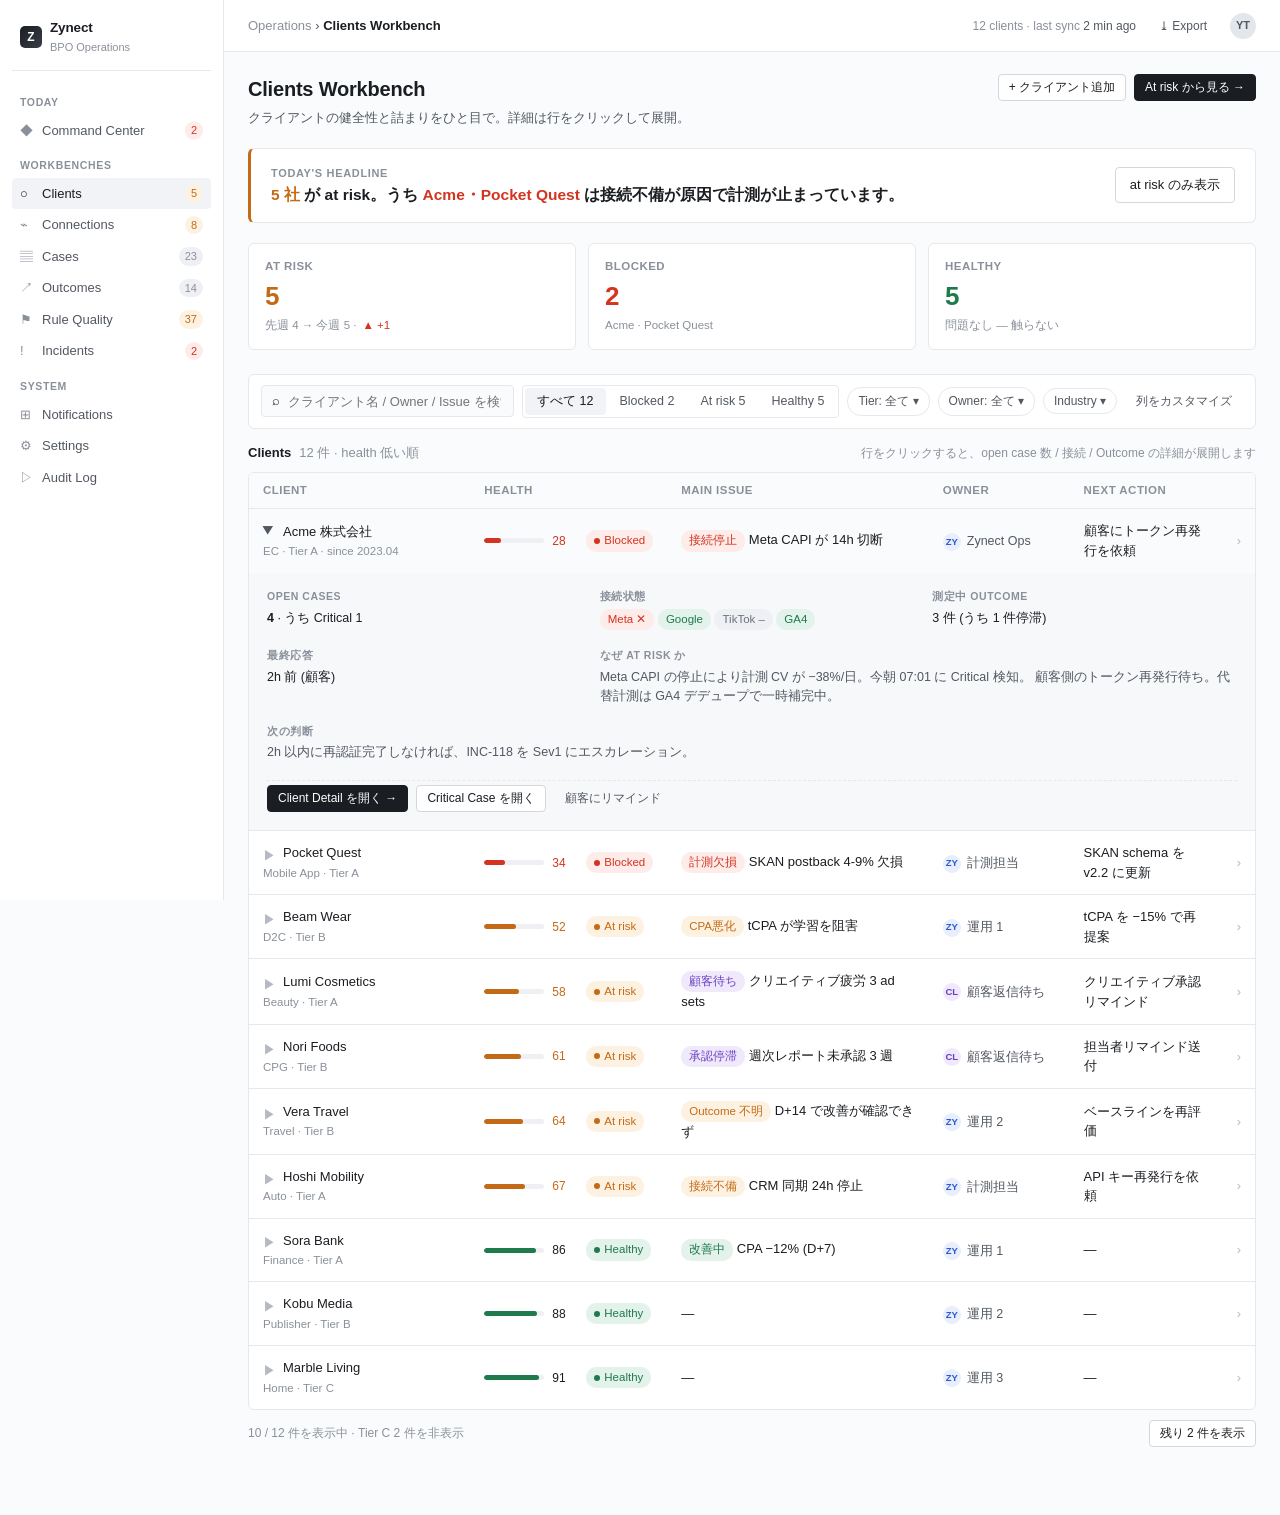
==== clients.html @ 8fe47dcd "feat(ui): hierarchical operations UI — Command Center + Clients Workbench - 3-tier structure: Comman" ====
<!doctype html>
<html lang="ja">
<head>
  <meta charset="utf-8" />
  <meta name="viewport" content="width=1280" />
  <title>Zynect BPO System — Clients Workbench</title>
  <link rel="stylesheet" href="css/style.css" />
</head>
<body>
<div class="app">

  <!-- ============ Sidebar ============ -->
  <aside class="sidebar">
    <div class="brand">
      <div class="brand-mark">Z</div>
      <div>
        <div class="brand-name">Zynect</div>
        <div class="brand-sub">BPO Operations</div>
      </div>
    </div>

    <div class="nav-section">Today</div>
    <a class="nav-item" href="index.html">
      <span><span class="nav-ico">◆</span>Command Center</span>
      <span class="nav-count red">2</span>
    </a>

    <div class="nav-section">Workbenches</div>
    <a class="nav-item active" href="clients.html">
      <span><span class="nav-ico">○</span>Clients</span>
      <span class="nav-count orange">5</span>
    </a>
    <a class="nav-item" href="#">
      <span><span class="nav-ico">⌁</span>Connections</span>
      <span class="nav-count orange">8</span>
    </a>
    <a class="nav-item" href="#">
      <span><span class="nav-ico">▤</span>Cases</span>
      <span class="nav-count">23</span>
    </a>
    <a class="nav-item" href="#">
      <span><span class="nav-ico">↗</span>Outcomes</span>
      <span class="nav-count">14</span>
    </a>
    <a class="nav-item" href="#">
      <span><span class="nav-ico">⚑</span>Rule Quality</span>
      <span class="nav-count orange">37</span>
    </a>
    <a class="nav-item" href="#">
      <span><span class="nav-ico">!</span>Incidents</span>
      <span class="nav-count red">2</span>
    </a>

    <div class="nav-section">System</div>
    <a class="nav-item" href="#"><span><span class="nav-ico">⊞</span>Notifications</span></a>
    <a class="nav-item" href="#"><span><span class="nav-ico">⚙</span>Settings</span></a>
    <a class="nav-item" href="#"><span><span class="nav-ico">▷</span>Audit Log</span></a>
  </aside>

  <!-- ============ Main ============ -->
  <div class="main">

    <header class="topbar">
      <div class="crumb">
        <a href="index.html" style="color:var(--text-3);">Operations</a> ›
        <strong>Clients Workbench</strong>
      </div>
      <div class="topbar-right">
        <div class="topbar-meta">12 clients · last sync <b>2 min ago</b></div>
        <button class="btn sm ghost">⤓ Export</button>
        <div class="avatar">YT</div>
      </div>
    </header>

    <div class="content">

      <!-- ====== 1st view: the ONE message ====== -->
      <div class="page-head">
        <div>
          <h1 class="page-title">Clients Workbench</h1>
          <p class="page-sub">クライアントの健全性と詰まりをひと目で。詳細は行をクリックして展開。</p>
        </div>
        <div style="display:flex; gap:8px;">
          <button class="btn sm">+ クライアント追加</button>
          <button class="btn primary sm">At risk から見る →</button>
        </div>
      </div>

      <div class="headline orange">
        <div class="headline-text">
          <span class="headline-eyebrow">Today's headline</span>
          <span class="headline-msg">
            <em class="orange">5 社</em> が at risk。うち <em>Acme・Pocket Quest</em> は接続不備が原因で計測が止まっています。
          </span>
        </div>
        <button class="btn">at risk のみ表示</button>
      </div>

      <!-- ====== KPI: 3 (per spec) ====== -->
      <div class="kpi-row" style="grid-template-columns: repeat(3, 1fr);">
        <div class="kpi">
          <div class="kpi-label">At risk</div>
          <div class="kpi-value orange">5</div>
          <div class="kpi-foot">先週 4 → 今週 5 · <span class="delta up">▲ +1</span></div>
        </div>
        <div class="kpi">
          <div class="kpi-label">Blocked</div>
          <div class="kpi-value red">2</div>
          <div class="kpi-foot">Acme · Pocket Quest</div>
        </div>
        <div class="kpi">
          <div class="kpi-label">Healthy</div>
          <div class="kpi-value green">5</div>
          <div class="kpi-foot">問題なし — 触らない</div>
        </div>
      </div>

      <!-- ====== Filter bar ====== -->
      <div class="filterbar">
        <div class="search">
          <span>⌕</span>
          <input placeholder="クライアント名 / Owner / Issue を検索" />
        </div>
        <div class="seg">
          <button class="on">すべて 12</button>
          <button>Blocked 2</button>
          <button>At risk 5</button>
          <button>Healthy 5</button>
        </div>
        <button class="chip-filter">Tier: 全て ▾</button>
        <button class="chip-filter">Owner: 全て ▾</button>
        <button class="chip-filter">Industry ▾</button>
        <button class="btn sm ghost" style="margin-left:auto;">列をカスタマイズ</button>
      </div>

      <!-- ====== Main table — minimal columns ====== -->
      <div class="section">
        <div class="section-head">
          <div class="section-title">
            Clients
            <span class="count">12 件 · health 低い順</span>
          </div>
          <span class="section-sub">行をクリックすると、open case 数 / 接続 / Outcome の詳細が展開します</span>
        </div>

        <div class="tbl-wrap">
          <table class="tbl">
            <thead>
              <tr>
                <th style="width:22%;">Client</th>
                <th style="width:18%;">Health</th>
                <th style="width:26%;">Main issue</th>
                <th style="width:14%;">Owner</th>
                <th>Next action</th>
                <th style="width:30px;"></th>
              </tr>
            </thead>
            <tbody>

              <!-- Row 1: Blocked (expanded) -->
              <tr class="expanded" onclick="toggleRow(this)">
                <td>
                  <div class="cell-title"><span class="chev">▶</span> Acme 株式会社</div>
                  <div class="cell-sub">EC · Tier A · since 2023.04</div>
                </td>
                <td>
                  <div class="health">
                    <div class="health-bar danger"><span style="width: 28%;"></span></div>
                    <span class="health-score danger">28</span>
                    <span class="badge red"><span class="dot"></span>Blocked</span>
                  </div>
                </td>
                <td>
                  <span class="badge red">接続停止</span>
                  Meta CAPI が 14h 切断
                </td>
                <td><span class="owner"><span class="owner-av zynect">ZY</span>Zynect Ops</span></td>
                <td>顧客にトークン再発行を依頼</td>
                <td style="text-align:right; color:var(--text-4);">›</td>
              </tr>
              <tr class="row-detail-tr">
                <td colspan="6">
                  <div class="row-detail">
                    <div class="det-block">
                      <span class="det-label">Open cases</span>
                      <span class="det-value"><b>4</b> · うち Critical 1</span>
                    </div>
                    <div class="det-block">
                      <span class="det-label">接続状態</span>
                      <span class="det-value">
                        <span class="badge red">Meta ✕</span>
                        <span class="badge green">Google</span>
                        <span class="badge gray">TikTok –</span>
                        <span class="badge green">GA4</span>
                      </span>
                    </div>
                    <div class="det-block">
                      <span class="det-label">測定中 Outcome</span>
                      <span class="det-value">3 件 (うち 1 件停滞)</span>
                    </div>
                    <div class="det-block">
                      <span class="det-label">最終応答</span>
                      <span class="det-value">2h 前 (顧客)</span>
                    </div>
                    <div class="det-block det-grid-2">
                      <span class="det-label">なぜ at risk か</span>
                      <span class="det-value muted">
                        Meta CAPI の停止により計測 CV が −38%/日。今朝 07:01 に Critical 検知。
                        顧客側のトークン再発行待ち。代替計測は GA4 デデュープで一時補完中。
                      </span>
                    </div>
                    <div class="det-block det-grid-2">
                      <span class="det-label">次の判断</span>
                      <span class="det-value muted">
                        2h 以内に再認証完了しなければ、INC-118 を Sev1 にエスカレーション。
                      </span>
                    </div>
                    <div class="det-actions">
                      <button class="btn primary sm">Client Detail を開く →</button>
                      <button class="btn sm">Critical Case を開く</button>
                      <button class="btn sm ghost">顧客にリマインド</button>
                    </div>
                  </div>
                </td>
              </tr>

              <!-- Row 2: Blocked -->
              <tr onclick="toggleRow(this)">
                <td>
                  <div class="cell-title"><span class="chev">▶</span> Pocket Quest</div>
                  <div class="cell-sub">Mobile App · Tier A</div>
                </td>
                <td>
                  <div class="health">
                    <div class="health-bar danger"><span style="width: 34%;"></span></div>
                    <span class="health-score danger">34</span>
                    <span class="badge red"><span class="dot"></span>Blocked</span>
                  </div>
                </td>
                <td>
                  <span class="badge red">計測欠損</span>
                  SKAN postback 4-9% 欠損
                </td>
                <td><span class="owner"><span class="owner-av zynect">ZY</span>計測担当</span></td>
                <td>SKAN schema を v2.2 に更新</td>
                <td style="text-align:right; color:var(--text-4);">›</td>
              </tr>

              <!-- Row 3: At risk -->
              <tr onclick="toggleRow(this)">
                <td>
                  <div class="cell-title"><span class="chev">▶</span> Beam Wear</div>
                  <div class="cell-sub">D2C · Tier B</div>
                </td>
                <td>
                  <div class="health">
                    <div class="health-bar risk"><span style="width: 52%;"></span></div>
                    <span class="health-score risk">52</span>
                    <span class="badge orange"><span class="dot"></span>At risk</span>
                  </div>
                </td>
                <td>
                  <span class="badge orange">CPA悪化</span>
                  tCPA が学習を阻害
                </td>
                <td><span class="owner"><span class="owner-av zynect">ZY</span>運用 1</span></td>
                <td>tCPA を −15% で再提案</td>
                <td style="text-align:right; color:var(--text-4);">›</td>
              </tr>

              <!-- Row 4: At risk -->
              <tr onclick="toggleRow(this)">
                <td>
                  <div class="cell-title"><span class="chev">▶</span> Lumi Cosmetics</div>
                  <div class="cell-sub">Beauty · Tier A</div>
                </td>
                <td>
                  <div class="health">
                    <div class="health-bar risk"><span style="width: 58%;"></span></div>
                    <span class="health-score risk">58</span>
                    <span class="badge orange"><span class="dot"></span>At risk</span>
                  </div>
                </td>
                <td>
                  <span class="badge purple">顧客待ち</span>
                  クリエイティブ疲労 3 ad sets
                </td>
                <td><span class="owner"><span class="owner-av client">CL</span>顧客返信待ち</span></td>
                <td>クリエイティブ承認リマインド</td>
                <td style="text-align:right; color:var(--text-4);">›</td>
              </tr>

              <!-- Row 5: At risk -->
              <tr onclick="toggleRow(this)">
                <td>
                  <div class="cell-title"><span class="chev">▶</span> Nori Foods</div>
                  <div class="cell-sub">CPG · Tier B</div>
                </td>
                <td>
                  <div class="health">
                    <div class="health-bar risk"><span style="width: 61%;"></span></div>
                    <span class="health-score risk">61</span>
                    <span class="badge orange"><span class="dot"></span>At risk</span>
                  </div>
                </td>
                <td>
                  <span class="badge purple">承認停滞</span>
                  週次レポート未承認 3 週
                </td>
                <td><span class="owner"><span class="owner-av client">CL</span>顧客返信待ち</span></td>
                <td>担当者リマインド送付</td>
                <td style="text-align:right; color:var(--text-4);">›</td>
              </tr>

              <!-- Row 6: At risk -->
              <tr onclick="toggleRow(this)">
                <td>
                  <div class="cell-title"><span class="chev">▶</span> Vera Travel</div>
                  <div class="cell-sub">Travel · Tier B</div>
                </td>
                <td>
                  <div class="health">
                    <div class="health-bar risk"><span style="width: 64%;"></span></div>
                    <span class="health-score risk">64</span>
                    <span class="badge orange"><span class="dot"></span>At risk</span>
                  </div>
                </td>
                <td>
                  <span class="badge orange">Outcome 不明</span>
                  D+14 で改善が確認できず
                </td>
                <td><span class="owner"><span class="owner-av zynect">ZY</span>運用 2</span></td>
                <td>ベースラインを再評価</td>
                <td style="text-align:right; color:var(--text-4);">›</td>
              </tr>

              <!-- Row 7: At risk -->
              <tr onclick="toggleRow(this)">
                <td>
                  <div class="cell-title"><span class="chev">▶</span> Hoshi Mobility</div>
                  <div class="cell-sub">Auto · Tier A</div>
                </td>
                <td>
                  <div class="health">
                    <div class="health-bar risk"><span style="width: 67%;"></span></div>
                    <span class="health-score risk">67</span>
                    <span class="badge orange"><span class="dot"></span>At risk</span>
                  </div>
                </td>
                <td>
                  <span class="badge orange">接続不備</span>
                  CRM 同期 24h 停止
                </td>
                <td><span class="owner"><span class="owner-av zynect">ZY</span>計測担当</span></td>
                <td>API キー再発行を依頼</td>
                <td style="text-align:right; color:var(--text-4);">›</td>
              </tr>

              <!-- Row 8: Healthy -->
              <tr onclick="toggleRow(this)">
                <td>
                  <div class="cell-title"><span class="chev">▶</span> Sora Bank</div>
                  <div class="cell-sub">Finance · Tier A</div>
                </td>
                <td>
                  <div class="health">
                    <div class="health-bar"><span style="width: 86%;"></span></div>
                    <span class="health-score">86</span>
                    <span class="badge green"><span class="dot"></span>Healthy</span>
                  </div>
                </td>
                <td>
                  <span class="badge green">改善中</span>
                  CPA −12% (D+7)
                </td>
                <td><span class="owner"><span class="owner-av zynect">ZY</span>運用 1</span></td>
                <td>—</td>
                <td style="text-align:right; color:var(--text-4);">›</td>
              </tr>

              <!-- Row 9: Healthy -->
              <tr onclick="toggleRow(this)">
                <td>
                  <div class="cell-title"><span class="chev">▶</span> Kobu Media</div>
                  <div class="cell-sub">Publisher · Tier B</div>
                </td>
                <td>
                  <div class="health">
                    <div class="health-bar"><span style="width: 88%;"></span></div>
                    <span class="health-score">88</span>
                    <span class="badge green"><span class="dot"></span>Healthy</span>
                  </div>
                </td>
                <td>—</td>
                <td><span class="owner"><span class="owner-av zynect">ZY</span>運用 2</span></td>
                <td>—</td>
                <td style="text-align:right; color:var(--text-4);">›</td>
              </tr>

              <!-- Row 10: Healthy -->
              <tr onclick="toggleRow(this)">
                <td>
                  <div class="cell-title"><span class="chev">▶</span> Marble Living</div>
                  <div class="cell-sub">Home · Tier C</div>
                </td>
                <td>
                  <div class="health">
                    <div class="health-bar"><span style="width: 91%;"></span></div>
                    <span class="health-score">91</span>
                    <span class="badge green"><span class="dot"></span>Healthy</span>
                  </div>
                </td>
                <td>—</td>
                <td><span class="owner"><span class="owner-av zynect">ZY</span>運用 3</span></td>
                <td>—</td>
                <td style="text-align:right; color:var(--text-4);">›</td>
              </tr>

            </tbody>
          </table>
        </div>

        <div style="display:flex; justify-content:space-between; align-items:center; margin-top:10px;">
          <span class="section-sub">10 / 12 件を表示中 · Tier C 2 件を非表示</span>
          <div style="display:flex; gap:6px;">
            <button class="btn sm">残り 2 件を表示</button>
          </div>
        </div>
      </div>

    </div>
  </div>
</div>

<script src="js/app.js"></script>
</body>
</html>
---- css/style.css ----
/* ============================================
   Zynect BPO System - Operations UI
   Design tone: Stripe / Linear / Sentry / Datadog
   Light mode, table-centric, low-density 1st view
   ============================================ */

:root {
  /* Neutral palette */
  --bg: #fafbfc;
  --surface: #ffffff;
  --border: #e6e8eb;
  --border-strong: #d4d7dc;
  --text: #1a1d21;
  --text-2: #525861;
  --text-3: #8a909a;
  --text-4: #b4b9c2;

  /* Semantic colors (固定意味) */
  --red:    #d4341f;  /* 今すぐ対応 / Critical / 運用停止 */
  --red-bg: #fdecea;
  --orange: #c46a16;  /* 注意 / 今日中・今週中 */
  --orange-bg: #fdf2e1;
  --blue:   #2b5cd6;  /* Zynect側対応 */
  --blue-bg: #e8eefb;
  --purple: #6b3fc4;  /* 顧客待ち */
  --purple-bg: #f0e9fb;
  --green:  #1f7a4c;  /* 正常・改善・完了 */
  --green-bg:#e3f2ea;
  --gray:   #6b7280;  /* draft / disabled / unknown */
  --gray-bg:#eef0f3;

  /* Layout */
  --radius: 6px;
  --radius-sm: 4px;
  --shadow-sm: 0 1px 2px rgba(16, 24, 40, 0.04);
  --shadow-md: 0 4px 12px rgba(16, 24, 40, 0.08);

  --side-w: 224px;
  --topbar-h: 52px;
}

* { box-sizing: border-box; }
html, body { margin: 0; padding: 0; }

body {
  font-family: -apple-system, BlinkMacSystemFont, "Inter", "Helvetica Neue",
               "Hiragino Sans", "Noto Sans JP", "Yu Gothic", sans-serif;
  font-size: 13px;
  line-height: 1.5;
  color: var(--text);
  background: var(--bg);
  -webkit-font-smoothing: antialiased;
}

a { color: inherit; text-decoration: none; }
button { font-family: inherit; cursor: pointer; }

/* ============================================
   App Shell
   ============================================ */
.app {
  display: grid;
  grid-template-columns: var(--side-w) 1fr;
  min-height: 100vh;
}

/* --- Sidebar --- */
.sidebar {
  background: #fff;
  border-right: 1px solid var(--border);
  padding: 14px 12px;
  position: sticky;
  top: 0;
  height: 100vh;
  overflow-y: auto;
}
.brand {
  display: flex; align-items: center; gap: 8px;
  padding: 4px 8px 14px;
  border-bottom: 1px solid var(--border);
  margin-bottom: 12px;
}
.brand-mark {
  width: 22px; height: 22px; border-radius: 5px;
  background: linear-gradient(135deg, #1a1d21 0%, #3a3f47 100%);
  color: #fff; display: grid; place-items: center;
  font-weight: 700; font-size: 12px;
}
.brand-name { font-weight: 600; font-size: 13.5px; letter-spacing: -0.01em; }
.brand-sub  { font-size: 11px; color: var(--text-3); margin-top: 1px; }

.nav-section {
  font-size: 10.5px;
  text-transform: uppercase;
  letter-spacing: 0.06em;
  color: var(--text-3);
  padding: 12px 8px 4px;
  font-weight: 600;
}
.nav-item {
  display: flex; align-items: center; justify-content: space-between;
  padding: 6px 8px;
  border-radius: var(--radius-sm);
  font-size: 13px;
  color: var(--text-2);
  cursor: pointer;
}
.nav-item:hover { background: var(--gray-bg); color: var(--text); }
.nav-item.active { background: #f1f3f6; color: var(--text); font-weight: 500; }
.nav-item .nav-count {
  font-size: 11px; color: var(--text-3);
  background: var(--gray-bg); padding: 1px 6px; border-radius: 10px;
  font-variant-numeric: tabular-nums;
}
.nav-item.active .nav-count { background: #e4e7ec; color: var(--text-2); }
.nav-item .nav-count.red { background: var(--red-bg); color: var(--red); }
.nav-item .nav-count.orange { background: var(--orange-bg); color: var(--orange); }

.nav-ico {
  width: 14px; height: 14px; flex-shrink: 0;
  display: inline-block; margin-right: 8px;
  color: var(--text-3);
}
.nav-item.active .nav-ico { color: var(--text); }

/* --- Topbar --- */
.topbar {
  height: var(--topbar-h);
  background: #fff;
  border-bottom: 1px solid var(--border);
  display: flex; align-items: center;
  padding: 0 24px;
  gap: 16px;
  position: sticky; top: 0; z-index: 10;
}
.crumb { font-size: 13px; color: var(--text-2); }
.crumb strong { color: var(--text); font-weight: 600; }
.topbar-right { margin-left: auto; display: flex; gap: 12px; align-items: center; }
.topbar-meta { font-size: 12px; color: var(--text-3); }
.topbar-meta b { color: var(--text-2); font-weight: 500; }
.avatar {
  width: 26px; height: 26px; border-radius: 50%;
  background: #e3e7ec; color: var(--text-2);
  display: grid; place-items: center; font-size: 11px; font-weight: 600;
}

/* --- Main --- */
.main {
  display: flex; flex-direction: column;
  min-width: 0;
}
.content {
  padding: 24px 32px 48px;
  max-width: 1440px;
  width: 100%;
}

/* ============================================
   Page Header (1st view headline)
   ============================================ */
.page-head {
  display: flex; align-items: flex-start; justify-content: space-between;
  gap: 24px;
  margin-bottom: 20px;
}
.page-title {
  font-size: 20px; font-weight: 600; letter-spacing: -0.01em;
  color: var(--text); margin: 0 0 4px;
}
.page-sub { font-size: 13px; color: var(--text-2); margin: 0; }

/* Headline banner — the single most important message of 1st view */
.headline {
  background: #fff;
  border: 1px solid var(--border);
  border-left: 3px solid var(--red);
  border-radius: var(--radius);
  padding: 16px 20px;
  margin-bottom: 20px;
  display: flex; align-items: center; justify-content: space-between;
  gap: 20px;
}
.headline.orange { border-left-color: var(--orange); }
.headline.blue   { border-left-color: var(--blue); }
.headline.green  { border-left-color: var(--green); }

.headline-text { display: flex; flex-direction: column; gap: 2px; }
.headline-eyebrow {
  font-size: 11px; text-transform: uppercase; letter-spacing: 0.06em;
  color: var(--text-3); font-weight: 600;
}
.headline-msg { font-size: 15.5px; font-weight: 600; color: var(--text); }
.headline-msg em { color: var(--red); font-style: normal; }
.headline-msg em.orange { color: var(--orange); }

/* CTAs */
.btn {
  display: inline-flex; align-items: center; gap: 6px;
  padding: 8px 14px;
  border-radius: var(--radius-sm);
  font-size: 13px; font-weight: 500;
  border: 1px solid var(--border-strong);
  background: #fff; color: var(--text);
  white-space: nowrap;
}
.btn:hover { background: #f6f7f9; }
.btn.primary {
  background: var(--text); color: #fff; border-color: var(--text);
}
.btn.primary:hover { background: #000; }
.btn.danger {
  background: var(--red); color: #fff; border-color: var(--red);
}
.btn.danger:hover { filter: brightness(0.95); }
.btn.sm { padding: 4px 10px; font-size: 12px; }
.btn.ghost { border-color: transparent; background: transparent; color: var(--text-2); }
.btn.ghost:hover { background: var(--gray-bg); color: var(--text); }

/* ============================================
   KPI Row (max 4)
   ============================================ */
.kpi-row {
  display: grid;
  grid-template-columns: repeat(4, 1fr);
  gap: 12px;
  margin-bottom: 24px;
}
.kpi {
  background: #fff;
  border: 1px solid var(--border);
  border-radius: var(--radius);
  padding: 14px 16px;
  display: flex; flex-direction: column; gap: 6px;
  cursor: pointer;
  transition: border-color 0.12s;
}
.kpi:hover { border-color: var(--border-strong); }
.kpi-label {
  font-size: 11.5px; color: var(--text-3);
  text-transform: uppercase; letter-spacing: 0.04em; font-weight: 600;
}
.kpi-value {
  font-size: 26px; font-weight: 600;
  color: var(--text); letter-spacing: -0.02em;
  font-variant-numeric: tabular-nums;
  line-height: 1.15;
}
.kpi-value.red    { color: var(--red); }
.kpi-value.orange { color: var(--orange); }
.kpi-value.blue   { color: var(--blue); }
.kpi-value.purple { color: var(--purple); }
.kpi-value.green  { color: var(--green); }
.kpi-foot {
  font-size: 11.5px; color: var(--text-3);
  display: flex; align-items: center; gap: 6px;
}
.kpi-foot .delta.up   { color: var(--red); }
.kpi-foot .delta.down { color: var(--green); }

/* ============================================
   Section
   ============================================ */
.section { margin-bottom: 28px; }
.section-head {
  display: flex; align-items: baseline; justify-content: space-between;
  margin-bottom: 10px;
}
.section-title {
  font-size: 13px; font-weight: 600; color: var(--text);
  display: flex; align-items: center; gap: 8px;
}
.section-title .count {
  font-weight: 500; color: var(--text-3);
  font-variant-numeric: tabular-nums;
}
.section-sub { font-size: 12px; color: var(--text-3); }

.section-link {
  font-size: 12px; color: var(--text-2);
  display: inline-flex; align-items: center; gap: 3px;
}
.section-link:hover { color: var(--text); }

/* ============================================
   Tables
   ============================================ */
.tbl-wrap {
  background: #fff;
  border: 1px solid var(--border);
  border-radius: var(--radius);
  overflow: hidden;
}
.tbl {
  width: 100%;
  border-collapse: collapse;
  font-size: 13px;
}
.tbl thead th {
  background: #fafbfc;
  border-bottom: 1px solid var(--border);
  text-align: left;
  padding: 9px 14px;
  font-weight: 600;
  font-size: 11.5px;
  color: var(--text-3);
  text-transform: uppercase;
  letter-spacing: 0.04em;
  white-space: nowrap;
}
.tbl tbody td {
  padding: 12px 14px;
  border-bottom: 1px solid var(--border);
  vertical-align: middle;
}
.tbl tbody tr:last-child td { border-bottom: none; }
.tbl tbody tr { cursor: pointer; transition: background 0.08s; }
.tbl tbody tr:hover { background: #fafbfc; }
.tbl tbody tr.expanded { background: #fafbfc; }
.tbl tbody tr.expanded > td { border-bottom-color: transparent; }

.cell-title {
  font-weight: 500; color: var(--text);
  display: flex; align-items: center; gap: 6px;
}
.cell-sub { font-size: 11.5px; color: var(--text-3); margin-top: 2px; }
.cell-mono {
  font-family: ui-monospace, "SF Mono", Menlo, monospace;
  font-size: 12px;
  color: var(--text-2);
}

.due { font-size: 12.5px; color: var(--text-2); font-variant-numeric: tabular-nums; }
.due.overdue { color: var(--red); font-weight: 500; }
.due.today   { color: var(--orange); font-weight: 500; }

/* Expanded row details */
.row-detail-tr td {
  background: #f6f8fa;
  padding: 0 !important;
  border-bottom: 1px solid var(--border) !important;
}
.row-detail {
  padding: 16px 18px 18px;
  display: grid;
  grid-template-columns: repeat(4, 1fr);
  gap: 18px 28px;
}
.row-detail .det-block {
  display: flex; flex-direction: column; gap: 4px;
  min-width: 0;
}
.det-label {
  font-size: 10.5px; color: var(--text-3);
  text-transform: uppercase; letter-spacing: 0.05em; font-weight: 600;
}
.det-value { font-size: 12.5px; color: var(--text); }
.det-value.muted { color: var(--text-2); }
.det-grid-2 { grid-column: span 2; }

.det-actions {
  grid-column: 1 / -1;
  display: flex; gap: 8px;
  padding-top: 4px;
  border-top: 1px dashed var(--border);
}

/* Expand chevron */
.chev {
  display: inline-block;
  width: 14px; height: 14px;
  color: var(--text-4);
  transition: transform 0.15s;
}
.tbl tbody tr.expanded .chev { transform: rotate(90deg); color: var(--text-2); }

/* ============================================
   Badges
   ============================================ */
.badge {
  display: inline-flex; align-items: center; gap: 4px;
  font-size: 11.5px; font-weight: 500;
  padding: 2px 8px;
  border-radius: 10px;
  background: var(--gray-bg); color: var(--text-2);
  white-space: nowrap;
  line-height: 1.5;
}
.badge .dot {
  width: 6px; height: 6px; border-radius: 50%;
  background: currentColor;
}
.badge.red    { background: var(--red-bg);    color: var(--red); }
.badge.orange { background: var(--orange-bg); color: var(--orange); }
.badge.blue   { background: var(--blue-bg);   color: var(--blue); }
.badge.purple { background: var(--purple-bg); color: var(--purple); }
.badge.green  { background: var(--green-bg);  color: var(--green); }
.badge.gray   { background: var(--gray-bg);   color: var(--gray); }

.badge.solid.red    { background: var(--red);    color: #fff; }
.badge.solid.orange { background: var(--orange); color: #fff; }

/* Owner badge */
.owner {
  display: inline-flex; align-items: center; gap: 6px;
  font-size: 12.5px; color: var(--text-2);
}
.owner-av {
  width: 18px; height: 18px; border-radius: 50%;
  background: #e3e7ec; color: var(--text-2);
  display: inline-grid; place-items: center;
  font-size: 9.5px; font-weight: 600;
}
.owner-av.zynect { background: var(--blue-bg); color: var(--blue); }
.owner-av.client { background: var(--purple-bg); color: var(--purple); }

/* Health bar */
.health {
  display: flex; align-items: center; gap: 8px;
  font-variant-numeric: tabular-nums;
}
.health-bar {
  width: 60px; height: 5px; border-radius: 3px;
  background: var(--gray-bg);
  overflow: hidden;
  position: relative;
}
.health-bar > span {
  position: absolute; left: 0; top: 0; bottom: 0;
  background: var(--green);
  border-radius: 3px;
}
.health-bar.risk > span    { background: var(--orange); }
.health-bar.danger > span  { background: var(--red); }
.health-score {
  font-size: 12px; font-weight: 500;
  color: var(--text);
  min-width: 26px;
}
.health-score.risk   { color: var(--orange); }
.health-score.danger { color: var(--red); }

/* ============================================
   Subgrid: bottom utility row
   ============================================ */
.util-row {
  display: grid;
  grid-template-columns: 1fr 1fr 1fr;
  gap: 12px;
}
.util-card {
  background: #fff;
  border: 1px solid var(--border);
  border-radius: var(--radius);
  padding: 14px 16px;
}
.util-head {
  display: flex; align-items: center; justify-content: space-between;
  margin-bottom: 8px;
}
.util-title {
  font-size: 12px; font-weight: 600; color: var(--text);
}
.util-link { font-size: 11.5px; color: var(--text-3); }
.util-link:hover { color: var(--text); }

.util-list { list-style: none; padding: 0; margin: 0; }
.util-list li {
  display: flex; align-items: center; gap: 8px;
  padding: 6px 0;
  font-size: 12.5px;
  border-bottom: 1px dashed var(--border);
}
.util-list li:last-child { border-bottom: none; }
.util-list .li-main {
  flex: 1; min-width: 0;
  overflow: hidden; text-overflow: ellipsis; white-space: nowrap;
  color: var(--text);
}
.util-list .li-meta { color: var(--text-3); font-size: 11.5px; }

/* ============================================
   Filter bar
   ============================================ */
.filterbar {
  background: #fff;
  border: 1px solid var(--border);
  border-radius: var(--radius);
  padding: 10px 12px;
  display: flex; gap: 8px; align-items: center;
  margin-bottom: 14px;
  flex-wrap: wrap;
}
.search {
  flex: 1; min-width: 220px;
  display: flex; align-items: center; gap: 6px;
  background: var(--bg);
  border: 1px solid var(--border);
  border-radius: var(--radius-sm);
  padding: 5px 10px;
}
.search input {
  flex: 1; border: none; outline: none; background: transparent;
  font-size: 13px; color: var(--text);
}
.search svg { color: var(--text-3); }

.chip-filter {
  display: inline-flex; align-items: center; gap: 5px;
  padding: 5px 10px;
  border: 1px solid var(--border);
  border-radius: 14px;
  background: #fff;
  font-size: 12px; color: var(--text-2);
  cursor: pointer;
}
.chip-filter:hover { border-color: var(--border-strong); color: var(--text); }
.chip-filter.active { background: var(--text); color: #fff; border-color: var(--text); }

/* ============================================
   Tabs (used in Clients Workbench segment)
   ============================================ */
.seg {
  display: inline-flex;
  border: 1px solid var(--border);
  border-radius: var(--radius-sm);
  background: #fff;
  padding: 2px;
  gap: 2px;
}
.seg button {
  border: none; background: transparent;
  padding: 5px 12px;
  font-size: 12.5px; color: var(--text-2);
  border-radius: 4px;
}
.seg button.on { background: #f1f3f6; color: var(--text); font-weight: 500; }

/* ============================================
   Responsive (1280px)
   ============================================ */
@media (max-width: 1340px) {
  .content { padding: 22px 24px 40px; }
  .row-detail { grid-template-columns: repeat(3, 1fr); }
}
@media (max-width: 1180px) {
  :root { --side-w: 200px; }
  .kpi-row { grid-template-columns: repeat(2, 1fr); }
  .util-row { grid-template-columns: 1fr; }
}
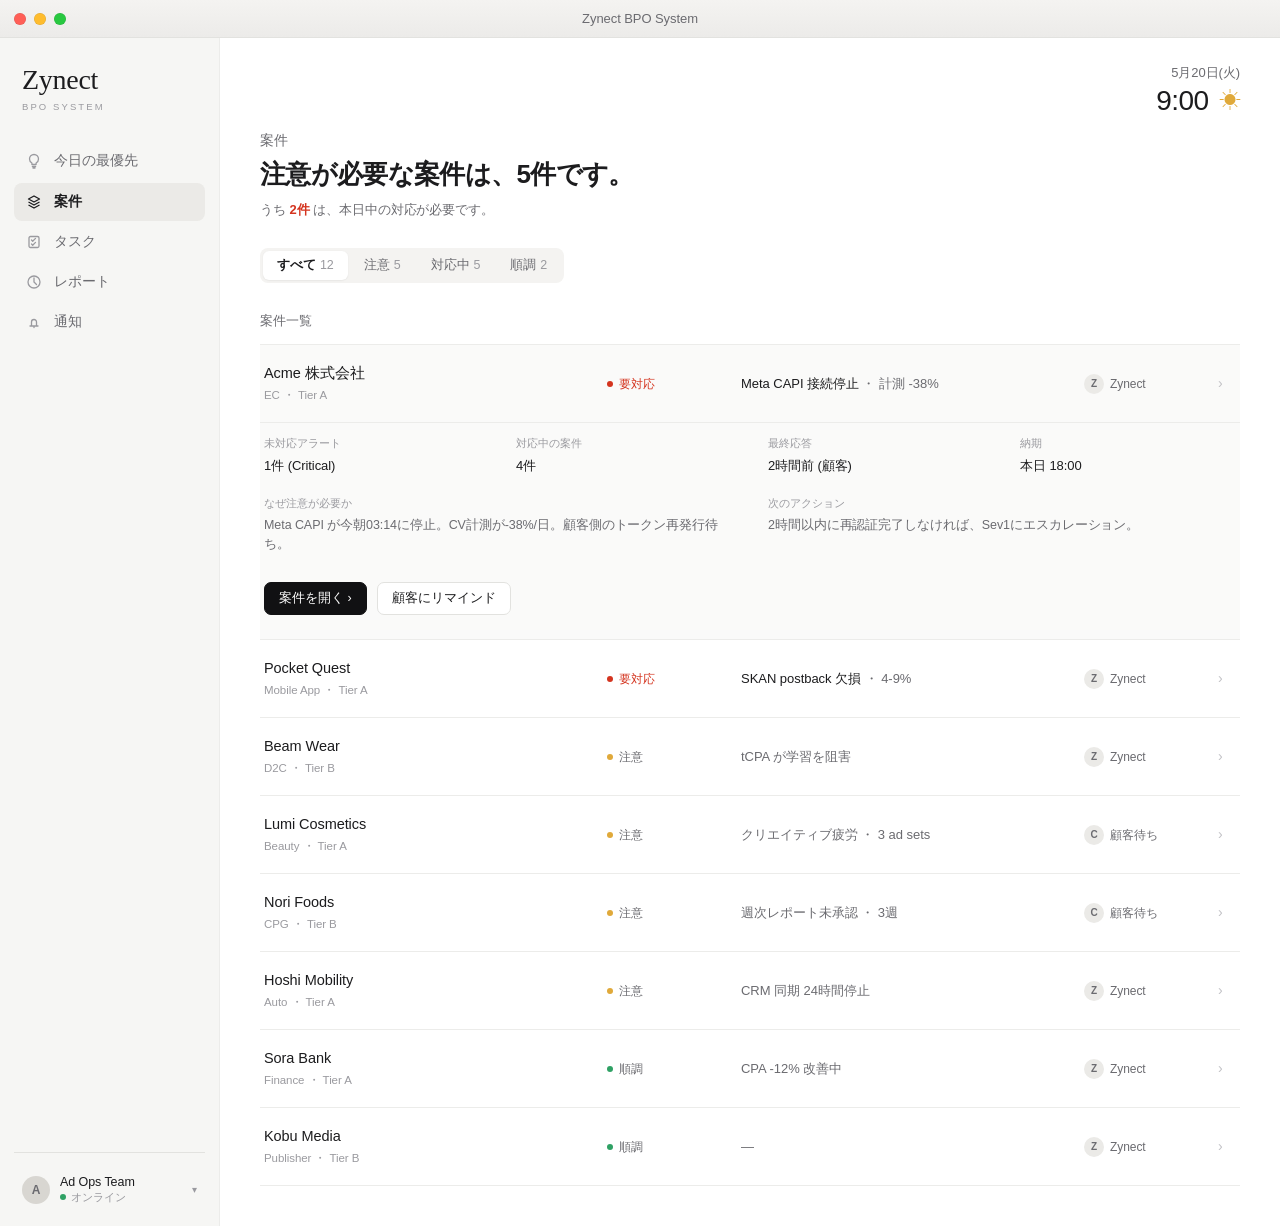
==== commit 89eb2f00: "redesign(ui): Apple-like morning operations board Complete redesign to match the reference mockup. R" ====
--- a/clients.html
+++ b/clients.html
@@ -3,432 +3,249 @@
 <head>
   <meta charset="utf-8" />
   <meta name="viewport" content="width=1280" />
-  <title>Zynect BPO System — Clients Workbench</title>
+  <title>Zynect BPO System — 案件</title>
   <link rel="stylesheet" href="css/style.css" />
 </head>
 <body>
-<div class="app">
-
-  <!-- ============ Sidebar ============ -->
-  <aside class="sidebar">
-    <div class="brand">
-      <div class="brand-mark">Z</div>
-      <div>
+
+<div class="window">
+
+  <!-- macOS-style titlebar -->
+  <div class="titlebar">
+    <div class="traffic"><span class="r"></span><span class="y"></span><span class="g"></span></div>
+    <div class="titlebar-title">Zynect BPO System</div>
+  </div>
+
+  <div class="app">
+
+    <!-- ============ Sidebar ============ -->
+    <aside class="sidebar">
+      <div class="brand">
         <div class="brand-name">Zynect</div>
-        <div class="brand-sub">BPO Operations</div>
-      </div>
-    </div>
-
-    <div class="nav-section">Today</div>
-    <a class="nav-item" href="index.html">
-      <span><span class="nav-ico">◆</span>Command Center</span>
-      <span class="nav-count red">2</span>
-    </a>
-
-    <div class="nav-section">Workbenches</div>
-    <a class="nav-item active" href="clients.html">
-      <span><span class="nav-ico">○</span>Clients</span>
-      <span class="nav-count orange">5</span>
-    </a>
-    <a class="nav-item" href="#">
-      <span><span class="nav-ico">⌁</span>Connections</span>
-      <span class="nav-count orange">8</span>
-    </a>
-    <a class="nav-item" href="#">
-      <span><span class="nav-ico">▤</span>Cases</span>
-      <span class="nav-count">23</span>
-    </a>
-    <a class="nav-item" href="#">
-      <span><span class="nav-ico">↗</span>Outcomes</span>
-      <span class="nav-count">14</span>
-    </a>
-    <a class="nav-item" href="#">
-      <span><span class="nav-ico">⚑</span>Rule Quality</span>
-      <span class="nav-count orange">37</span>
-    </a>
-    <a class="nav-item" href="#">
-      <span><span class="nav-ico">!</span>Incidents</span>
-      <span class="nav-count red">2</span>
-    </a>
-
-    <div class="nav-section">System</div>
-    <a class="nav-item" href="#"><span><span class="nav-ico">⊞</span>Notifications</span></a>
-    <a class="nav-item" href="#"><span><span class="nav-ico">⚙</span>Settings</span></a>
-    <a class="nav-item" href="#"><span><span class="nav-ico">▷</span>Audit Log</span></a>
-  </aside>
-
-  <!-- ============ Main ============ -->
-  <div class="main">
-
-    <header class="topbar">
-      <div class="crumb">
-        <a href="index.html" style="color:var(--text-3);">Operations</a> ›
-        <strong>Clients Workbench</strong>
-      </div>
-      <div class="topbar-right">
-        <div class="topbar-meta">12 clients · last sync <b>2 min ago</b></div>
-        <button class="btn sm ghost">⤓ Export</button>
-        <div class="avatar">YT</div>
-      </div>
-    </header>
-
-    <div class="content">
-
-      <!-- ====== 1st view: the ONE message ====== -->
-      <div class="page-head">
-        <div>
-          <h1 class="page-title">Clients Workbench</h1>
-          <p class="page-sub">クライアントの健全性と詰まりをひと目で。詳細は行をクリックして展開。</p>
+        <div class="brand-sub">BPO SYSTEM</div>
+      </div>
+
+      <nav class="nav">
+        <a class="nav-item" href="index.html">
+          <span class="nav-ico">
+            <svg width="16" height="16" viewBox="0 0 16 16" fill="none" stroke="currentColor" stroke-width="1.3" stroke-linecap="round" stroke-linejoin="round">
+              <path d="M8 1.5c-2.5 0-4.5 2-4.5 4.5 0 1.7 1 3.2 2.4 4v1.5h4.2V10c1.4-.8 2.4-2.3 2.4-4 0-2.5-2-4.5-4.5-4.5z"/>
+              <path d="M6.4 13.5h3.2M7 15h2"/>
+            </svg>
+          </span>
+          今日の最優先
+        </a>
+        <a class="nav-item active" href="clients.html">
+          <span class="nav-ico">
+            <svg width="16" height="16" viewBox="0 0 16 16" fill="none" stroke="currentColor" stroke-width="1.3" stroke-linejoin="round">
+              <path d="M2.5 5l5.5-3 5.5 3-5.5 3z"/>
+              <path d="M2.5 8l5.5 3 5.5-3M2.5 11l5.5 3 5.5-3"/>
+            </svg>
+          </span>
+          案件
+        </a>
+        <a class="nav-item" href="#">
+          <span class="nav-ico">
+            <svg width="16" height="16" viewBox="0 0 16 16" fill="none" stroke="currentColor" stroke-width="1.3" stroke-linecap="round" stroke-linejoin="round">
+              <rect x="3" y="2.5" width="10" height="11" rx="1.5"/>
+              <path d="M5.5 6l1.2 1.2L9.5 4.4M5.5 10l1.2 1.2L9.5 8.4"/>
+            </svg>
+          </span>
+          タスク
+        </a>
+        <a class="nav-item" href="#">
+          <span class="nav-ico">
+            <svg width="16" height="16" viewBox="0 0 16 16" fill="none" stroke="currentColor" stroke-width="1.3" stroke-linecap="round" stroke-linejoin="round">
+              <circle cx="8" cy="8" r="6"/>
+              <path d="M8 4v4l2.5 2.5"/>
+            </svg>
+          </span>
+          レポート
+        </a>
+        <a class="nav-item" href="#">
+          <span class="nav-ico">
+            <svg width="16" height="16" viewBox="0 0 16 16" fill="none" stroke="currentColor" stroke-width="1.3" stroke-linecap="round" stroke-linejoin="round">
+              <path d="M4 12h8M5.5 12V8a2.5 2.5 0 015 0v4M8 12v1.5"/>
+            </svg>
+          </span>
+          通知
+        </a>
+      </nav>
+
+      <div class="sidebar-foot">
+        <div class="user">
+          <div class="user-av">A</div>
+          <div class="user-meta">
+            <div class="user-name">Ad Ops Team</div>
+            <div class="user-status"><span class="dot"></span>オンライン</div>
+          </div>
+          <div class="user-caret">▾</div>
         </div>
-        <div style="display:flex; gap:8px;">
-          <button class="btn sm">+ クライアント追加</button>
-          <button class="btn primary sm">At risk から見る →</button>
+      </div>
+    </aside>
+
+    <!-- ============ Main ============ -->
+    <main class="main">
+
+      <!-- Date/Time (upper right) -->
+      <div class="datetime">
+        <div class="dt-date">5月20日(火)</div>
+        <div class="dt-time">9:00 <span class="sun">☀</span></div>
+      </div>
+
+      <!-- Headline: ONE message -->
+      <section class="page-h">
+        <p class="greeting">案件</p>
+        <h1 class="priority-msg">注意が必要な案件は、5件です。</h1>
+        <p class="subhead">うち <em>2件</em> は、本日中の対応が必要です。</p>
+      </section>
+
+      <!-- Minimal segmented filter -->
+      <div class="seg">
+        <button class="on">すべて<span class="count">12</span></button>
+        <button>注意<span class="count">5</span></button>
+        <button>対応中<span class="count">5</span></button>
+        <button>順調<span class="count">2</span></button>
+      </div>
+
+      <!-- Client list — same restraint as action list -->
+      <h2 class="section-title">案件一覧</h2>
+      <ul class="client-list">
+
+        <li class="client-row expanded" onclick="toggleRow(this)">
+          <div>
+            <div class="c-name">Acme 株式会社</div>
+            <div class="c-meta">EC ・ Tier A</div>
+          </div>
+          <div class="c-status danger"><span class="dot"></span>要対応</div>
+          <div class="c-issue"><em>Meta CAPI 接続停止</em> ・ 計測 -38%</div>
+          <div class="c-owner"><span class="c-owner-av">Z</span>Zynect</div>
+          <span class="chev-r">›</span>
+        </li>
+        <div class="client-detail">
+          <div class="det-grid">
+            <div class="det-block">
+              <div class="det-label">未対応アラート</div>
+              <div class="det-value">1件 (Critical)</div>
+            </div>
+            <div class="det-block">
+              <div class="det-label">対応中の案件</div>
+              <div class="det-value">4件</div>
+            </div>
+            <div class="det-block">
+              <div class="det-label">最終応答</div>
+              <div class="det-value">2時間前 (顧客)</div>
+            </div>
+            <div class="det-block">
+              <div class="det-label">納期</div>
+              <div class="det-value">本日 18:00</div>
+            </div>
+            <div class="det-block det-grid-2">
+              <div class="det-label">なぜ注意が必要か</div>
+              <div class="det-value muted">
+                Meta CAPI が今朝03:14に停止。CV計測が-38%/日。顧客側のトークン再発行待ち。
+              </div>
+            </div>
+            <div class="det-block det-grid-2">
+              <div class="det-label">次のアクション</div>
+              <div class="det-value muted">
+                2時間以内に再認証完了しなければ、Sev1にエスカレーション。
+              </div>
+            </div>
+          </div>
+          <div class="det-actions">
+            <button class="btn-mini dark">案件を開く ›</button>
+            <button class="btn-mini">顧客にリマインド</button>
+          </div>
         </div>
-      </div>
-
-      <div class="headline orange">
-        <div class="headline-text">
-          <span class="headline-eyebrow">Today's headline</span>
-          <span class="headline-msg">
-            <em class="orange">5 社</em> が at risk。うち <em>Acme・Pocket Quest</em> は接続不備が原因で計測が止まっています。
-          </span>
-        </div>
-        <button class="btn">at risk のみ表示</button>
-      </div>
-
-      <!-- ====== KPI: 3 (per spec) ====== -->
-      <div class="kpi-row" style="grid-template-columns: repeat(3, 1fr);">
-        <div class="kpi">
-          <div class="kpi-label">At risk</div>
-          <div class="kpi-value orange">5</div>
-          <div class="kpi-foot">先週 4 → 今週 5 · <span class="delta up">▲ +1</span></div>
-        </div>
-        <div class="kpi">
-          <div class="kpi-label">Blocked</div>
-          <div class="kpi-value red">2</div>
-          <div class="kpi-foot">Acme · Pocket Quest</div>
-        </div>
-        <div class="kpi">
-          <div class="kpi-label">Healthy</div>
-          <div class="kpi-value green">5</div>
-          <div class="kpi-foot">問題なし — 触らない</div>
-        </div>
-      </div>
-
-      <!-- ====== Filter bar ====== -->
-      <div class="filterbar">
-        <div class="search">
-          <span>⌕</span>
-          <input placeholder="クライアント名 / Owner / Issue を検索" />
-        </div>
-        <div class="seg">
-          <button class="on">すべて 12</button>
-          <button>Blocked 2</button>
-          <button>At risk 5</button>
-          <button>Healthy 5</button>
-        </div>
-        <button class="chip-filter">Tier: 全て ▾</button>
-        <button class="chip-filter">Owner: 全て ▾</button>
-        <button class="chip-filter">Industry ▾</button>
-        <button class="btn sm ghost" style="margin-left:auto;">列をカスタマイズ</button>
-      </div>
-
-      <!-- ====== Main table — minimal columns ====== -->
-      <div class="section">
-        <div class="section-head">
-          <div class="section-title">
-            Clients
-            <span class="count">12 件 · health 低い順</span>
-          </div>
-          <span class="section-sub">行をクリックすると、open case 数 / 接続 / Outcome の詳細が展開します</span>
-        </div>
-
-        <div class="tbl-wrap">
-          <table class="tbl">
-            <thead>
-              <tr>
-                <th style="width:22%;">Client</th>
-                <th style="width:18%;">Health</th>
-                <th style="width:26%;">Main issue</th>
-                <th style="width:14%;">Owner</th>
-                <th>Next action</th>
-                <th style="width:30px;"></th>
-              </tr>
-            </thead>
-            <tbody>
-
-              <!-- Row 1: Blocked (expanded) -->
-              <tr class="expanded" onclick="toggleRow(this)">
-                <td>
-                  <div class="cell-title"><span class="chev">▶</span> Acme 株式会社</div>
-                  <div class="cell-sub">EC · Tier A · since 2023.04</div>
-                </td>
-                <td>
-                  <div class="health">
-                    <div class="health-bar danger"><span style="width: 28%;"></span></div>
-                    <span class="health-score danger">28</span>
-                    <span class="badge red"><span class="dot"></span>Blocked</span>
-                  </div>
-                </td>
-                <td>
-                  <span class="badge red">接続停止</span>
-                  Meta CAPI が 14h 切断
-                </td>
-                <td><span class="owner"><span class="owner-av zynect">ZY</span>Zynect Ops</span></td>
-                <td>顧客にトークン再発行を依頼</td>
-                <td style="text-align:right; color:var(--text-4);">›</td>
-              </tr>
-              <tr class="row-detail-tr">
-                <td colspan="6">
-                  <div class="row-detail">
-                    <div class="det-block">
-                      <span class="det-label">Open cases</span>
-                      <span class="det-value"><b>4</b> · うち Critical 1</span>
-                    </div>
-                    <div class="det-block">
-                      <span class="det-label">接続状態</span>
-                      <span class="det-value">
-                        <span class="badge red">Meta ✕</span>
-                        <span class="badge green">Google</span>
-                        <span class="badge gray">TikTok –</span>
-                        <span class="badge green">GA4</span>
-                      </span>
-                    </div>
-                    <div class="det-block">
-                      <span class="det-label">測定中 Outcome</span>
-                      <span class="det-value">3 件 (うち 1 件停滞)</span>
-                    </div>
-                    <div class="det-block">
-                      <span class="det-label">最終応答</span>
-                      <span class="det-value">2h 前 (顧客)</span>
-                    </div>
-                    <div class="det-block det-grid-2">
-                      <span class="det-label">なぜ at risk か</span>
-                      <span class="det-value muted">
-                        Meta CAPI の停止により計測 CV が −38%/日。今朝 07:01 に Critical 検知。
-                        顧客側のトークン再発行待ち。代替計測は GA4 デデュープで一時補完中。
-                      </span>
-                    </div>
-                    <div class="det-block det-grid-2">
-                      <span class="det-label">次の判断</span>
-                      <span class="det-value muted">
-                        2h 以内に再認証完了しなければ、INC-118 を Sev1 にエスカレーション。
-                      </span>
-                    </div>
-                    <div class="det-actions">
-                      <button class="btn primary sm">Client Detail を開く →</button>
-                      <button class="btn sm">Critical Case を開く</button>
-                      <button class="btn sm ghost">顧客にリマインド</button>
-                    </div>
-                  </div>
-                </td>
-              </tr>
-
-              <!-- Row 2: Blocked -->
-              <tr onclick="toggleRow(this)">
-                <td>
-                  <div class="cell-title"><span class="chev">▶</span> Pocket Quest</div>
-                  <div class="cell-sub">Mobile App · Tier A</div>
-                </td>
-                <td>
-                  <div class="health">
-                    <div class="health-bar danger"><span style="width: 34%;"></span></div>
-                    <span class="health-score danger">34</span>
-                    <span class="badge red"><span class="dot"></span>Blocked</span>
-                  </div>
-                </td>
-                <td>
-                  <span class="badge red">計測欠損</span>
-                  SKAN postback 4-9% 欠損
-                </td>
-                <td><span class="owner"><span class="owner-av zynect">ZY</span>計測担当</span></td>
-                <td>SKAN schema を v2.2 に更新</td>
-                <td style="text-align:right; color:var(--text-4);">›</td>
-              </tr>
-
-              <!-- Row 3: At risk -->
-              <tr onclick="toggleRow(this)">
-                <td>
-                  <div class="cell-title"><span class="chev">▶</span> Beam Wear</div>
-                  <div class="cell-sub">D2C · Tier B</div>
-                </td>
-                <td>
-                  <div class="health">
-                    <div class="health-bar risk"><span style="width: 52%;"></span></div>
-                    <span class="health-score risk">52</span>
-                    <span class="badge orange"><span class="dot"></span>At risk</span>
-                  </div>
-                </td>
-                <td>
-                  <span class="badge orange">CPA悪化</span>
-                  tCPA が学習を阻害
-                </td>
-                <td><span class="owner"><span class="owner-av zynect">ZY</span>運用 1</span></td>
-                <td>tCPA を −15% で再提案</td>
-                <td style="text-align:right; color:var(--text-4);">›</td>
-              </tr>
-
-              <!-- Row 4: At risk -->
-              <tr onclick="toggleRow(this)">
-                <td>
-                  <div class="cell-title"><span class="chev">▶</span> Lumi Cosmetics</div>
-                  <div class="cell-sub">Beauty · Tier A</div>
-                </td>
-                <td>
-                  <div class="health">
-                    <div class="health-bar risk"><span style="width: 58%;"></span></div>
-                    <span class="health-score risk">58</span>
-                    <span class="badge orange"><span class="dot"></span>At risk</span>
-                  </div>
-                </td>
-                <td>
-                  <span class="badge purple">顧客待ち</span>
-                  クリエイティブ疲労 3 ad sets
-                </td>
-                <td><span class="owner"><span class="owner-av client">CL</span>顧客返信待ち</span></td>
-                <td>クリエイティブ承認リマインド</td>
-                <td style="text-align:right; color:var(--text-4);">›</td>
-              </tr>
-
-              <!-- Row 5: At risk -->
-              <tr onclick="toggleRow(this)">
-                <td>
-                  <div class="cell-title"><span class="chev">▶</span> Nori Foods</div>
-                  <div class="cell-sub">CPG · Tier B</div>
-                </td>
-                <td>
-                  <div class="health">
-                    <div class="health-bar risk"><span style="width: 61%;"></span></div>
-                    <span class="health-score risk">61</span>
-                    <span class="badge orange"><span class="dot"></span>At risk</span>
-                  </div>
-                </td>
-                <td>
-                  <span class="badge purple">承認停滞</span>
-                  週次レポート未承認 3 週
-                </td>
-                <td><span class="owner"><span class="owner-av client">CL</span>顧客返信待ち</span></td>
-                <td>担当者リマインド送付</td>
-                <td style="text-align:right; color:var(--text-4);">›</td>
-              </tr>
-
-              <!-- Row 6: At risk -->
-              <tr onclick="toggleRow(this)">
-                <td>
-                  <div class="cell-title"><span class="chev">▶</span> Vera Travel</div>
-                  <div class="cell-sub">Travel · Tier B</div>
-                </td>
-                <td>
-                  <div class="health">
-                    <div class="health-bar risk"><span style="width: 64%;"></span></div>
-                    <span class="health-score risk">64</span>
-                    <span class="badge orange"><span class="dot"></span>At risk</span>
-                  </div>
-                </td>
-                <td>
-                  <span class="badge orange">Outcome 不明</span>
-                  D+14 で改善が確認できず
-                </td>
-                <td><span class="owner"><span class="owner-av zynect">ZY</span>運用 2</span></td>
-                <td>ベースラインを再評価</td>
-                <td style="text-align:right; color:var(--text-4);">›</td>
-              </tr>
-
-              <!-- Row 7: At risk -->
-              <tr onclick="toggleRow(this)">
-                <td>
-                  <div class="cell-title"><span class="chev">▶</span> Hoshi Mobility</div>
-                  <div class="cell-sub">Auto · Tier A</div>
-                </td>
-                <td>
-                  <div class="health">
-                    <div class="health-bar risk"><span style="width: 67%;"></span></div>
-                    <span class="health-score risk">67</span>
-                    <span class="badge orange"><span class="dot"></span>At risk</span>
-                  </div>
-                </td>
-                <td>
-                  <span class="badge orange">接続不備</span>
-                  CRM 同期 24h 停止
-                </td>
-                <td><span class="owner"><span class="owner-av zynect">ZY</span>計測担当</span></td>
-                <td>API キー再発行を依頼</td>
-                <td style="text-align:right; color:var(--text-4);">›</td>
-              </tr>
-
-              <!-- Row 8: Healthy -->
-              <tr onclick="toggleRow(this)">
-                <td>
-                  <div class="cell-title"><span class="chev">▶</span> Sora Bank</div>
-                  <div class="cell-sub">Finance · Tier A</div>
-                </td>
-                <td>
-                  <div class="health">
-                    <div class="health-bar"><span style="width: 86%;"></span></div>
-                    <span class="health-score">86</span>
-                    <span class="badge green"><span class="dot"></span>Healthy</span>
-                  </div>
-                </td>
-                <td>
-                  <span class="badge green">改善中</span>
-                  CPA −12% (D+7)
-                </td>
-                <td><span class="owner"><span class="owner-av zynect">ZY</span>運用 1</span></td>
-                <td>—</td>
-                <td style="text-align:right; color:var(--text-4);">›</td>
-              </tr>
-
-              <!-- Row 9: Healthy -->
-              <tr onclick="toggleRow(this)">
-                <td>
-                  <div class="cell-title"><span class="chev">▶</span> Kobu Media</div>
-                  <div class="cell-sub">Publisher · Tier B</div>
-                </td>
-                <td>
-                  <div class="health">
-                    <div class="health-bar"><span style="width: 88%;"></span></div>
-                    <span class="health-score">88</span>
-                    <span class="badge green"><span class="dot"></span>Healthy</span>
-                  </div>
-                </td>
-                <td>—</td>
-                <td><span class="owner"><span class="owner-av zynect">ZY</span>運用 2</span></td>
-                <td>—</td>
-                <td style="text-align:right; color:var(--text-4);">›</td>
-              </tr>
-
-              <!-- Row 10: Healthy -->
-              <tr onclick="toggleRow(this)">
-                <td>
-                  <div class="cell-title"><span class="chev">▶</span> Marble Living</div>
-                  <div class="cell-sub">Home · Tier C</div>
-                </td>
-                <td>
-                  <div class="health">
-                    <div class="health-bar"><span style="width: 91%;"></span></div>
-                    <span class="health-score">91</span>
-                    <span class="badge green"><span class="dot"></span>Healthy</span>
-                  </div>
-                </td>
-                <td>—</td>
-                <td><span class="owner"><span class="owner-av zynect">ZY</span>運用 3</span></td>
-                <td>—</td>
-                <td style="text-align:right; color:var(--text-4);">›</td>
-              </tr>
-
-            </tbody>
-          </table>
-        </div>
-
-        <div style="display:flex; justify-content:space-between; align-items:center; margin-top:10px;">
-          <span class="section-sub">10 / 12 件を表示中 · Tier C 2 件を非表示</span>
-          <div style="display:flex; gap:6px;">
-            <button class="btn sm">残り 2 件を表示</button>
-          </div>
-        </div>
-      </div>
-
-    </div>
+
+        <li class="client-row" onclick="toggleRow(this)">
+          <div>
+            <div class="c-name">Pocket Quest</div>
+            <div class="c-meta">Mobile App ・ Tier A</div>
+          </div>
+          <div class="c-status danger"><span class="dot"></span>要対応</div>
+          <div class="c-issue"><em>SKAN postback 欠損</em> ・ 4-9%</div>
+          <div class="c-owner"><span class="c-owner-av">Z</span>Zynect</div>
+          <span class="chev-r">›</span>
+        </li>
+        <div class="client-detail"></div>
+
+        <li class="client-row" onclick="toggleRow(this)">
+          <div>
+            <div class="c-name">Beam Wear</div>
+            <div class="c-meta">D2C ・ Tier B</div>
+          </div>
+          <div class="c-status warn"><span class="dot"></span>注意</div>
+          <div class="c-issue">tCPA が学習を阻害</div>
+          <div class="c-owner"><span class="c-owner-av">Z</span>Zynect</div>
+          <span class="chev-r">›</span>
+        </li>
+        <div class="client-detail"></div>
+
+        <li class="client-row" onclick="toggleRow(this)">
+          <div>
+            <div class="c-name">Lumi Cosmetics</div>
+            <div class="c-meta">Beauty ・ Tier A</div>
+          </div>
+          <div class="c-status warn"><span class="dot"></span>注意</div>
+          <div class="c-issue">クリエイティブ疲労 ・ 3 ad sets</div>
+          <div class="c-owner"><span class="c-owner-av">C</span>顧客待ち</div>
+          <span class="chev-r">›</span>
+        </li>
+        <div class="client-detail"></div>
+
+        <li class="client-row" onclick="toggleRow(this)">
+          <div>
+            <div class="c-name">Nori Foods</div>
+            <div class="c-meta">CPG ・ Tier B</div>
+          </div>
+          <div class="c-status warn"><span class="dot"></span>注意</div>
+          <div class="c-issue">週次レポート未承認 ・ 3週</div>
+          <div class="c-owner"><span class="c-owner-av">C</span>顧客待ち</div>
+          <span class="chev-r">›</span>
+        </li>
+        <div class="client-detail"></div>
+
+        <li class="client-row" onclick="toggleRow(this)">
+          <div>
+            <div class="c-name">Hoshi Mobility</div>
+            <div class="c-meta">Auto ・ Tier A</div>
+          </div>
+          <div class="c-status warn"><span class="dot"></span>注意</div>
+          <div class="c-issue">CRM 同期 24時間停止</div>
+          <div class="c-owner"><span class="c-owner-av">Z</span>Zynect</div>
+          <span class="chev-r">›</span>
+        </li>
+        <div class="client-detail"></div>
+
+        <li class="client-row" onclick="toggleRow(this)">
+          <div>
+            <div class="c-name">Sora Bank</div>
+            <div class="c-meta">Finance ・ Tier A</div>
+          </div>
+          <div class="c-status ok"><span class="dot"></span>順調</div>
+          <div class="c-issue">CPA -12% 改善中</div>
+          <div class="c-owner"><span class="c-owner-av">Z</span>Zynect</div>
+          <span class="chev-r">›</span>
+        </li>
+        <div class="client-detail"></div>
+
+        <li class="client-row" onclick="toggleRow(this)">
+          <div>
+            <div class="c-name">Kobu Media</div>
+            <div class="c-meta">Publisher ・ Tier B</div>
+          </div>
+          <div class="c-status ok"><span class="dot"></span>順調</div>
+          <div class="c-issue">—</div>
+          <div class="c-owner"><span class="c-owner-av">Z</span>Zynect</div>
+          <span class="chev-r">›</span>
+        </li>
+        <div class="client-detail"></div>
+
+      </ul>
+
+    </main>
   </div>
 </div>
 
--- a/css/style.css
+++ b/css/style.css
@@ -1,549 +1,504 @@
 /* ============================================
-   Zynect BPO System - Operations UI
-   Design tone: Stripe / Linear / Sentry / Datadog
-   Light mode, table-centric, low-density 1st view
+   Zynect BPO System — Apple-like Operations Board
+   Ruthless information selection. One message.
    ============================================ */
 
 :root {
-  /* Neutral palette */
-  --bg: #fafbfc;
-  --surface: #ffffff;
-  --border: #e6e8eb;
-  --border-strong: #d4d7dc;
-  --text: #1a1d21;
-  --text-2: #525861;
-  --text-3: #8a909a;
-  --text-4: #b4b9c2;
-
-  /* Semantic colors (固定意味) */
-  --red:    #d4341f;  /* 今すぐ対応 / Critical / 運用停止 */
-  --red-bg: #fdecea;
-  --orange: #c46a16;  /* 注意 / 今日中・今週中 */
-  --orange-bg: #fdf2e1;
-  --blue:   #2b5cd6;  /* Zynect側対応 */
-  --blue-bg: #e8eefb;
-  --purple: #6b3fc4;  /* 顧客待ち */
-  --purple-bg: #f0e9fb;
-  --green:  #1f7a4c;  /* 正常・改善・完了 */
-  --green-bg:#e3f2ea;
-  --gray:   #6b7280;  /* draft / disabled / unknown */
-  --gray-bg:#eef0f3;
+  /* Surfaces */
+  --bg: #ffffff;
+  --sidebar-bg: #f6f6f4;
+  --hairline: #ececea;
+  --hairline-strong: #e2e2df;
+
+  /* Text */
+  --text: #1c1c1e;
+  --text-2: #6b6b70;
+  --text-3: #9a9a9f;
+  --text-4: #c2c2c6;
+
+  /* Semantic — used sparingly */
+  --black: #111113;     /* primary CTA */
+  --red:   #d4341f;     /* warning only */
+  --green: #2fa164;     /* online only */
 
   /* Layout */
-  --radius: 6px;
-  --radius-sm: 4px;
-  --shadow-sm: 0 1px 2px rgba(16, 24, 40, 0.04);
-  --shadow-md: 0 4px 12px rgba(16, 24, 40, 0.08);
-
-  --side-w: 224px;
-  --topbar-h: 52px;
+  --side-w: 220px;
+  --topbar-h: 38px;     /* macOS-style traffic light bar */
+  --radius-lg: 12px;
+  --radius-md: 10px;
+  --radius-sm: 6px;
 }
 
 * { box-sizing: border-box; }
 html, body { margin: 0; padding: 0; }
 
 body {
-  font-family: -apple-system, BlinkMacSystemFont, "Inter", "Helvetica Neue",
-               "Hiragino Sans", "Noto Sans JP", "Yu Gothic", sans-serif;
-  font-size: 13px;
+  font-family: -apple-system, BlinkMacSystemFont, "SF Pro Text", "SF Pro Display",
+               "Hiragino Sans", "Hiragino Kaku Gothic ProN",
+               "Yu Gothic", "Noto Sans JP", sans-serif;
+  font-size: 14px;
   line-height: 1.5;
   color: var(--text);
-  background: var(--bg);
+  background: #efeeec; /* outside-window desktop tone */
   -webkit-font-smoothing: antialiased;
+  -moz-osx-font-smoothing: grayscale;
+  letter-spacing: -0.005em;
+  min-height: 100vh;
 }
 
 a { color: inherit; text-decoration: none; }
 button { font-family: inherit; cursor: pointer; }
 
 /* ============================================
-   App Shell
+   macOS window frame
+   ============================================ */
+.window {
+  max-width: 1280px;
+  margin: 28px auto;
+  background: var(--bg);
+  border-radius: var(--radius-lg);
+  box-shadow:
+    0 0 0 0.5px rgba(0,0,0,0.10),
+    0 30px 60px -20px rgba(0,0,0,0.18),
+    0 8px 16px -8px rgba(0,0,0,0.10);
+  overflow: hidden;
+  min-height: 820px;
+}
+
+.titlebar {
+  height: var(--topbar-h);
+  background: linear-gradient(180deg, #f4f3f1 0%, #ecebe9 100%);
+  border-bottom: 0.5px solid var(--hairline-strong);
+  display: flex; align-items: center;
+  padding: 0 14px;
+  gap: 12px;
+  position: relative;
+}
+.traffic { display: flex; gap: 8px; }
+.traffic span {
+  width: 12px; height: 12px; border-radius: 50%;
+  display: inline-block;
+  box-shadow: inset 0 0 0 0.5px rgba(0,0,0,0.12);
+}
+.traffic .r { background: #ff5f57; }
+.traffic .y { background: #febc2e; }
+.traffic .g { background: #28c840; }
+
+.titlebar-title {
+  position: absolute; left: 50%; transform: translateX(-50%);
+  font-size: 13px; color: var(--text-2); font-weight: 500;
+}
+
+/* ============================================
+   App shell
    ============================================ */
 .app {
   display: grid;
   grid-template-columns: var(--side-w) 1fr;
-  min-height: 100vh;
+  min-height: 782px;
 }
 
 /* --- Sidebar --- */
 .sidebar {
-  background: #fff;
-  border-right: 1px solid var(--border);
-  padding: 14px 12px;
-  position: sticky;
-  top: 0;
-  height: 100vh;
-  overflow-y: auto;
+  background: var(--sidebar-bg);
+  border-right: 0.5px solid var(--hairline);
+  padding: 28px 14px 16px;
+  display: flex; flex-direction: column;
 }
 .brand {
-  display: flex; align-items: center; gap: 8px;
-  padding: 4px 8px 14px;
-  border-bottom: 1px solid var(--border);
-  margin-bottom: 12px;
-}
-.brand-mark {
-  width: 22px; height: 22px; border-radius: 5px;
-  background: linear-gradient(135deg, #1a1d21 0%, #3a3f47 100%);
-  color: #fff; display: grid; place-items: center;
-  font-weight: 700; font-size: 12px;
-}
-.brand-name { font-weight: 600; font-size: 13.5px; letter-spacing: -0.01em; }
-.brand-sub  { font-size: 11px; color: var(--text-3); margin-top: 1px; }
-
-.nav-section {
-  font-size: 10.5px;
-  text-transform: uppercase;
-  letter-spacing: 0.06em;
+  padding: 0 8px 28px;
+}
+.brand-name {
+  font-family: "Times New Roman", "Hiragino Mincho ProN", "Yu Mincho", serif;
+  font-size: 28px;
+  letter-spacing: -0.01em;
+  color: var(--text);
+  font-weight: 400;
+  line-height: 1;
+}
+.brand-sub {
+  font-size: 9.5px;
+  letter-spacing: 0.22em;
   color: var(--text-3);
-  padding: 12px 8px 4px;
+  margin-top: 6px;
+  font-weight: 500;
+}
+
+.nav { display: flex; flex-direction: column; gap: 2px; }
+.nav-item {
+  display: flex; align-items: center; gap: 12px;
+  padding: 9px 12px;
+  border-radius: 8px;
+  font-size: 13.5px;
+  color: var(--text-2);
+  font-weight: 400;
+}
+.nav-item:hover { background: rgba(0,0,0,0.025); color: var(--text); }
+.nav-item.active {
+  background: #ebeae7;
+  color: var(--text);
   font-weight: 600;
 }
-.nav-item {
-  display: flex; align-items: center; justify-content: space-between;
+.nav-ico {
+  width: 16px; height: 16px;
+  display: inline-flex; align-items: center; justify-content: center;
+  color: var(--text-3);
+  flex-shrink: 0;
+}
+.nav-item.active .nav-ico { color: var(--text); }
+
+.sidebar-foot {
+  margin-top: auto;
+  padding-top: 16px;
+  border-top: 0.5px solid var(--hairline-strong);
+}
+.user {
+  display: flex; align-items: center; gap: 10px;
   padding: 6px 8px;
-  border-radius: var(--radius-sm);
+  border-radius: 8px;
+}
+.user:hover { background: rgba(0,0,0,0.03); }
+.user-av {
+  width: 28px; height: 28px; border-radius: 50%;
+  background: #d8d6d1; color: var(--text-2);
+  display: grid; place-items: center;
+  font-size: 12px; font-weight: 600;
+  flex-shrink: 0;
+}
+.user-meta { flex: 1; min-width: 0; line-height: 1.25; }
+.user-name { font-size: 12.5px; color: var(--text); font-weight: 500; }
+.user-status {
+  font-size: 11px; color: var(--text-3);
+  display: flex; align-items: center; gap: 5px;
+}
+.user-status .dot {
+  width: 6px; height: 6px; border-radius: 50%;
+  background: var(--green);
+  display: inline-block;
+}
+.user-caret { color: var(--text-3); font-size: 10px; }
+
+/* ============================================
+   Main content
+   ============================================ */
+.main {
+  padding: 32px 56px 48px;
+  position: relative;
+  min-width: 0;
+}
+
+/* Date / time in upper right */
+.datetime {
+  position: absolute;
+  top: 32px; right: 56px;
+  text-align: right;
+  line-height: 1.15;
+}
+.dt-date {
   font-size: 13px;
   color: var(--text-2);
-  cursor: pointer;
-}
-.nav-item:hover { background: var(--gray-bg); color: var(--text); }
-.nav-item.active { background: #f1f3f6; color: var(--text); font-weight: 500; }
-.nav-item .nav-count {
-  font-size: 11px; color: var(--text-3);
-  background: var(--gray-bg); padding: 1px 6px; border-radius: 10px;
-  font-variant-numeric: tabular-nums;
-}
-.nav-item.active .nav-count { background: #e4e7ec; color: var(--text-2); }
-.nav-item .nav-count.red { background: var(--red-bg); color: var(--red); }
-.nav-item .nav-count.orange { background: var(--orange-bg); color: var(--orange); }
-
-.nav-ico {
-  width: 14px; height: 14px; flex-shrink: 0;
-  display: inline-block; margin-right: 8px;
-  color: var(--text-3);
-}
-.nav-item.active .nav-ico { color: var(--text); }
-
-/* --- Topbar --- */
-.topbar {
-  height: var(--topbar-h);
-  background: #fff;
-  border-bottom: 1px solid var(--border);
-  display: flex; align-items: center;
-  padding: 0 24px;
-  gap: 16px;
-  position: sticky; top: 0; z-index: 10;
-}
-.crumb { font-size: 13px; color: var(--text-2); }
-.crumb strong { color: var(--text); font-weight: 600; }
-.topbar-right { margin-left: auto; display: flex; gap: 12px; align-items: center; }
-.topbar-meta { font-size: 12px; color: var(--text-3); }
-.topbar-meta b { color: var(--text-2); font-weight: 500; }
-.avatar {
-  width: 26px; height: 26px; border-radius: 50%;
-  background: #e3e7ec; color: var(--text-2);
-  display: grid; place-items: center; font-size: 11px; font-weight: 600;
-}
-
-/* --- Main --- */
-.main {
-  display: flex; flex-direction: column;
-  min-width: 0;
-}
-.content {
-  padding: 24px 32px 48px;
-  max-width: 1440px;
-  width: 100%;
-}
-
-/* ============================================
-   Page Header (1st view headline)
-   ============================================ */
-.page-head {
-  display: flex; align-items: flex-start; justify-content: space-between;
-  gap: 24px;
-  margin-bottom: 20px;
-}
-.page-title {
-  font-size: 20px; font-weight: 600; letter-spacing: -0.01em;
-  color: var(--text); margin: 0 0 4px;
-}
-.page-sub { font-size: 13px; color: var(--text-2); margin: 0; }
-
-/* Headline banner — the single most important message of 1st view */
+  margin-bottom: 4px;
+}
+.dt-time {
+  font-size: 28px;
+  font-weight: 300;
+  letter-spacing: -0.02em;
+  color: var(--text);
+  display: flex; align-items: center; gap: 10px;
+  justify-content: flex-end;
+}
+.dt-time .sun { color: #e0a93a; font-size: 22px; }
+
+/* Headline */
 .headline {
-  background: #fff;
-  border: 1px solid var(--border);
-  border-left: 3px solid var(--red);
-  border-radius: var(--radius);
-  padding: 16px 20px;
-  margin-bottom: 20px;
-  display: flex; align-items: center; justify-content: space-between;
-  gap: 20px;
-}
-.headline.orange { border-left-color: var(--orange); }
-.headline.blue   { border-left-color: var(--blue); }
-.headline.green  { border-left-color: var(--green); }
-
-.headline-text { display: flex; flex-direction: column; gap: 2px; }
-.headline-eyebrow {
-  font-size: 11px; text-transform: uppercase; letter-spacing: 0.06em;
-  color: var(--text-3); font-weight: 600;
-}
-.headline-msg { font-size: 15.5px; font-weight: 600; color: var(--text); }
-.headline-msg em { color: var(--red); font-style: normal; }
-.headline-msg em.orange { color: var(--orange); }
-
-/* CTAs */
-.btn {
-  display: inline-flex; align-items: center; gap: 6px;
-  padding: 8px 14px;
-  border-radius: var(--radius-sm);
-  font-size: 13px; font-weight: 500;
-  border: 1px solid var(--border-strong);
-  background: #fff; color: var(--text);
-  white-space: nowrap;
-}
-.btn:hover { background: #f6f7f9; }
-.btn.primary {
-  background: var(--text); color: #fff; border-color: var(--text);
-}
-.btn.primary:hover { background: #000; }
-.btn.danger {
-  background: var(--red); color: #fff; border-color: var(--red);
-}
-.btn.danger:hover { filter: brightness(0.95); }
-.btn.sm { padding: 4px 10px; font-size: 12px; }
-.btn.ghost { border-color: transparent; background: transparent; color: var(--text-2); }
-.btn.ghost:hover { background: var(--gray-bg); color: var(--text); }
-
-/* ============================================
-   KPI Row (max 4)
-   ============================================ */
-.kpi-row {
+  margin-top: 64px;
+  margin-bottom: 28px;
+}
+.greeting {
+  font-size: 22px;
+  font-weight: 400;
+  color: var(--text);
+  letter-spacing: -0.015em;
+  margin: 0 0 6px;
+}
+.priority-msg {
+  font-size: 28px;
+  font-weight: 600;
+  color: var(--text);
+  letter-spacing: -0.025em;
+  margin: 0;
+  line-height: 1.35;
+}
+
+/* Primary CTA */
+.cta {
+  display: inline-flex; align-items: center; gap: 10px;
+  background: var(--black);
+  color: #fff;
+  padding: 12px 22px 12px 18px;
+  border-radius: 10px;
+  border: none;
+  font-size: 14px;
+  font-weight: 500;
+  letter-spacing: -0.005em;
+  margin-bottom: 56px;
+  transition: transform 0.12s ease, background 0.12s ease;
+  box-shadow: 0 1px 2px rgba(0,0,0,0.12);
+}
+.cta:hover { background: #000; transform: translateY(-0.5px); }
+.cta .bell { font-size: 15px; }
+.cta .arr { margin-left: 4px; opacity: 0.9; font-size: 13px; }
+
+/* ============================================
+   KPI strip — borderless, hairline dividers
+   ============================================ */
+.kpi-strip {
   display: grid;
   grid-template-columns: repeat(4, 1fr);
-  gap: 12px;
-  margin-bottom: 24px;
+  margin-bottom: 64px;
+  border-top: 0.5px solid var(--hairline);
+  border-bottom: 0.5px solid var(--hairline);
 }
 .kpi {
+  padding: 22px 4px 22px 4px;
+  border-right: 0.5px solid var(--hairline);
+  cursor: pointer;
+  transition: background 0.1s;
+}
+.kpi:last-child { border-right: none; }
+.kpi:hover { background: #fafaf9; }
+.kpi-label {
+  font-size: 12px;
+  color: var(--text-2);
+  margin-bottom: 12px;
+  font-weight: 400;
+  letter-spacing: -0.003em;
+}
+.kpi-row {
+  display: flex; align-items: center; justify-content: space-between;
+}
+.kpi-value {
+  font-size: 34px;
+  font-weight: 300;
+  letter-spacing: -0.03em;
+  color: var(--text);
+  line-height: 1;
+  font-variant-numeric: tabular-nums;
+  display: flex; align-items: center; gap: 8px;
+}
+.kpi-warn {
+  color: var(--red);
+  font-size: 16px;
+  line-height: 1;
+}
+.kpi-chev {
+  color: var(--text-4);
+  font-size: 14px;
+  font-weight: 300;
+}
+.kpi:hover .kpi-chev { color: var(--text-2); }
+
+/* ============================================
+   Priority Action list
+   ============================================ */
+.section-title {
+  font-size: 13px;
+  color: var(--text-2);
+  font-weight: 400;
+  margin: 0 0 14px;
+  letter-spacing: -0.003em;
+}
+
+.action-list {
+  list-style: none;
+  margin: 0;
+  padding: 0;
+  border-top: 0.5px solid var(--hairline);
+}
+.action-row {
+  display: flex; align-items: center;
+  gap: 18px;
+  padding: 18px 4px;
+  border-bottom: 0.5px solid var(--hairline);
+  cursor: pointer;
+  transition: background 0.1s;
+}
+.action-row:hover { background: #fafaf9; }
+.action-num {
+  width: 26px; height: 26px;
+  border-radius: 50%;
+  border: 0.5px solid var(--hairline-strong);
+  display: grid; place-items: center;
+  font-size: 12px;
+  color: var(--text-2);
+  flex-shrink: 0;
+  font-variant-numeric: tabular-nums;
+  font-weight: 400;
+}
+.action-text {
+  flex: 1;
+  font-size: 14.5px;
+  color: var(--text);
+  font-weight: 400;
+  letter-spacing: -0.005em;
+}
+.action-chev {
+  color: var(--text-4);
+  font-size: 14px;
+  font-weight: 300;
+}
+.action-row:hover .action-chev { color: var(--text-2); }
+
+/* ============================================
+   Clients Workbench — same restraint
+   ============================================ */
+.page-h {
+  margin-top: 64px;
+  margin-bottom: 28px;
+}
+.page-h .greeting { color: var(--text-2); font-size: 14px; margin-bottom: 6px; }
+.page-h .priority-msg { font-size: 26px; }
+
+.subhead {
+  font-size: 13px;
+  color: var(--text-2);
+  margin-top: 8px;
+  font-weight: 400;
+}
+.subhead em { color: var(--red); font-style: normal; font-weight: 600; }
+
+/* segmented filter (minimal) */
+.seg {
+  display: inline-flex;
+  background: #f4f3f1;
+  border-radius: 8px;
+  padding: 3px;
+  gap: 2px;
+  margin-bottom: 28px;
+}
+.seg button {
+  border: none; background: transparent;
+  padding: 6px 14px;
+  font-size: 12.5px; color: var(--text-2);
+  border-radius: 6px;
+  font-weight: 400;
+  letter-spacing: -0.003em;
+}
+.seg button.on {
   background: #fff;
-  border: 1px solid var(--border);
-  border-radius: var(--radius);
-  padding: 14px 16px;
-  display: flex; flex-direction: column; gap: 6px;
+  color: var(--text);
+  font-weight: 600;
+  box-shadow: 0 0.5px 1.5px rgba(0,0,0,0.08);
+}
+.seg .count { color: var(--text-3); margin-left: 4px; font-weight: 400; }
+.seg button.on .count { color: var(--text-3); }
+
+/* Client list — same row treatment as actions */
+.client-list { list-style: none; margin: 0; padding: 0;
+  border-top: 0.5px solid var(--hairline); }
+.client-row {
+  display: grid;
+  grid-template-columns: 1fr 110px 1fr 110px 18px;
+  align-items: center;
+  gap: 24px;
+  padding: 18px 4px;
+  border-bottom: 0.5px solid var(--hairline);
   cursor: pointer;
-  transition: border-color 0.12s;
-}
-.kpi:hover { border-color: var(--border-strong); }
-.kpi-label {
-  font-size: 11.5px; color: var(--text-3);
-  text-transform: uppercase; letter-spacing: 0.04em; font-weight: 600;
-}
-.kpi-value {
-  font-size: 26px; font-weight: 600;
-  color: var(--text); letter-spacing: -0.02em;
-  font-variant-numeric: tabular-nums;
-  line-height: 1.15;
-}
-.kpi-value.red    { color: var(--red); }
-.kpi-value.orange { color: var(--orange); }
-.kpi-value.blue   { color: var(--blue); }
-.kpi-value.purple { color: var(--purple); }
-.kpi-value.green  { color: var(--green); }
-.kpi-foot {
-  font-size: 11.5px; color: var(--text-3);
-  display: flex; align-items: center; gap: 6px;
-}
-.kpi-foot .delta.up   { color: var(--red); }
-.kpi-foot .delta.down { color: var(--green); }
-
-/* ============================================
-   Section
-   ============================================ */
-.section { margin-bottom: 28px; }
-.section-head {
-  display: flex; align-items: baseline; justify-content: space-between;
-  margin-bottom: 10px;
-}
-.section-title {
-  font-size: 13px; font-weight: 600; color: var(--text);
-  display: flex; align-items: center; gap: 8px;
-}
-.section-title .count {
-  font-weight: 500; color: var(--text-3);
-  font-variant-numeric: tabular-nums;
-}
-.section-sub { font-size: 12px; color: var(--text-3); }
-
-.section-link {
+  transition: background 0.1s;
+}
+.client-row:hover { background: #fafaf9; }
+.c-name {
+  font-size: 14.5px; color: var(--text); font-weight: 500;
+  letter-spacing: -0.005em;
+}
+.c-meta { font-size: 11.5px; color: var(--text-3); margin-top: 2px; }
+.c-status {
+  font-size: 12px;
+  display: inline-flex; align-items: center; gap: 6px;
+  color: var(--text-2);
+}
+.c-status .dot {
+  width: 6px; height: 6px; border-radius: 50%;
+  background: var(--text-4);
+}
+.c-status.danger .dot  { background: var(--red); }
+.c-status.warn .dot    { background: #e0a93a; }
+.c-status.ok .dot      { background: var(--green); }
+.c-status.danger { color: var(--red); font-weight: 500; }
+.c-issue { font-size: 13px; color: var(--text-2); letter-spacing: -0.003em; }
+.c-issue em { color: var(--text); font-style: normal; font-weight: 500; }
+.c-owner {
   font-size: 12px; color: var(--text-2);
-  display: inline-flex; align-items: center; gap: 3px;
-}
-.section-link:hover { color: var(--text); }
-
-/* ============================================
-   Tables
-   ============================================ */
-.tbl-wrap {
-  background: #fff;
-  border: 1px solid var(--border);
-  border-radius: var(--radius);
-  overflow: hidden;
-}
-.tbl {
-  width: 100%;
-  border-collapse: collapse;
-  font-size: 13px;
-}
-.tbl thead th {
-  background: #fafbfc;
-  border-bottom: 1px solid var(--border);
-  text-align: left;
-  padding: 9px 14px;
-  font-weight: 600;
-  font-size: 11.5px;
-  color: var(--text-3);
-  text-transform: uppercase;
-  letter-spacing: 0.04em;
-  white-space: nowrap;
-}
-.tbl tbody td {
-  padding: 12px 14px;
-  border-bottom: 1px solid var(--border);
-  vertical-align: middle;
-}
-.tbl tbody tr:last-child td { border-bottom: none; }
-.tbl tbody tr { cursor: pointer; transition: background 0.08s; }
-.tbl tbody tr:hover { background: #fafbfc; }
-.tbl tbody tr.expanded { background: #fafbfc; }
-.tbl tbody tr.expanded > td { border-bottom-color: transparent; }
-
-.cell-title {
-  font-weight: 500; color: var(--text);
-  display: flex; align-items: center; gap: 6px;
-}
-.cell-sub { font-size: 11.5px; color: var(--text-3); margin-top: 2px; }
-.cell-mono {
-  font-family: ui-monospace, "SF Mono", Menlo, monospace;
-  font-size: 12px;
-  color: var(--text-2);
-}
-
-.due { font-size: 12.5px; color: var(--text-2); font-variant-numeric: tabular-nums; }
-.due.overdue { color: var(--red); font-weight: 500; }
-.due.today   { color: var(--orange); font-weight: 500; }
-
-/* Expanded row details */
-.row-detail-tr td {
-  background: #f6f8fa;
-  padding: 0 !important;
-  border-bottom: 1px solid var(--border) !important;
-}
-.row-detail {
-  padding: 16px 18px 18px;
+  display: inline-flex; align-items: center; gap: 6px;
+}
+.c-owner-av {
+  width: 20px; height: 20px; border-radius: 50%;
+  background: #ebeae7; color: var(--text-2);
+  display: inline-grid; place-items: center;
+  font-size: 10px; font-weight: 600;
+}
+.client-row .action-chev { justify-self: end; }
+
+/* expanded panel */
+.client-row.expanded { background: #fafaf9; }
+.client-row.expanded + .client-detail { display: block; }
+.client-detail {
+  display: none;
+  padding: 4px 4px 24px;
+  border-bottom: 0.5px solid var(--hairline);
+  background: #fafaf9;
+}
+.det-grid {
   display: grid;
   grid-template-columns: repeat(4, 1fr);
-  gap: 18px 28px;
-}
-.row-detail .det-block {
-  display: flex; flex-direction: column; gap: 4px;
-  min-width: 0;
-}
+  gap: 4px 36px;
+  margin-bottom: 16px;
+}
+.det-block { padding: 8px 0; }
 .det-label {
-  font-size: 10.5px; color: var(--text-3);
-  text-transform: uppercase; letter-spacing: 0.05em; font-weight: 600;
-}
-.det-value { font-size: 12.5px; color: var(--text); }
-.det-value.muted { color: var(--text-2); }
+  font-size: 11px; color: var(--text-3);
+  margin-bottom: 4px; font-weight: 500;
+  letter-spacing: -0.002em;
+}
+.det-value { font-size: 13px; color: var(--text); }
+.det-value.muted { color: var(--text-2); font-size: 12.5px; line-height: 1.55; }
 .det-grid-2 { grid-column: span 2; }
-
 .det-actions {
-  grid-column: 1 / -1;
-  display: flex; gap: 8px;
+  display: flex; gap: 10px;
   padding-top: 4px;
-  border-top: 1px dashed var(--border);
-}
-
-/* Expand chevron */
-.chev {
-  display: inline-block;
-  width: 14px; height: 14px;
+}
+.btn-mini {
+  background: #fff;
+  border: 0.5px solid var(--hairline-strong);
+  border-radius: 7px;
+  padding: 7px 14px;
+  font-size: 12.5px;
+  color: var(--text);
+  font-weight: 500;
+}
+.btn-mini:hover { background: #f4f3f1; }
+.btn-mini.dark { background: var(--black); color: #fff; border-color: var(--black); }
+.btn-mini.dark:hover { background: #000; }
+
+/* small chevron on rows */
+.chev-r {
   color: var(--text-4);
-  transition: transform 0.15s;
-}
-.tbl tbody tr.expanded .chev { transform: rotate(90deg); color: var(--text-2); }
-
-/* ============================================
-   Badges
-   ============================================ */
-.badge {
-  display: inline-flex; align-items: center; gap: 4px;
-  font-size: 11.5px; font-weight: 500;
-  padding: 2px 8px;
-  border-radius: 10px;
-  background: var(--gray-bg); color: var(--text-2);
-  white-space: nowrap;
-  line-height: 1.5;
-}
-.badge .dot {
-  width: 6px; height: 6px; border-radius: 50%;
-  background: currentColor;
-}
-.badge.red    { background: var(--red-bg);    color: var(--red); }
-.badge.orange { background: var(--orange-bg); color: var(--orange); }
-.badge.blue   { background: var(--blue-bg);   color: var(--blue); }
-.badge.purple { background: var(--purple-bg); color: var(--purple); }
-.badge.green  { background: var(--green-bg);  color: var(--green); }
-.badge.gray   { background: var(--gray-bg);   color: var(--gray); }
-
-.badge.solid.red    { background: var(--red);    color: #fff; }
-.badge.solid.orange { background: var(--orange); color: #fff; }
-
-/* Owner badge */
-.owner {
-  display: inline-flex; align-items: center; gap: 6px;
-  font-size: 12.5px; color: var(--text-2);
-}
-.owner-av {
-  width: 18px; height: 18px; border-radius: 50%;
-  background: #e3e7ec; color: var(--text-2);
-  display: inline-grid; place-items: center;
-  font-size: 9.5px; font-weight: 600;
-}
-.owner-av.zynect { background: var(--blue-bg); color: var(--blue); }
-.owner-av.client { background: var(--purple-bg); color: var(--purple); }
-
-/* Health bar */
-.health {
-  display: flex; align-items: center; gap: 8px;
-  font-variant-numeric: tabular-nums;
-}
-.health-bar {
-  width: 60px; height: 5px; border-radius: 3px;
-  background: var(--gray-bg);
-  overflow: hidden;
-  position: relative;
-}
-.health-bar > span {
-  position: absolute; left: 0; top: 0; bottom: 0;
-  background: var(--green);
-  border-radius: 3px;
-}
-.health-bar.risk > span    { background: var(--orange); }
-.health-bar.danger > span  { background: var(--red); }
-.health-score {
-  font-size: 12px; font-weight: 500;
-  color: var(--text);
-  min-width: 26px;
-}
-.health-score.risk   { color: var(--orange); }
-.health-score.danger { color: var(--red); }
-
-/* ============================================
-   Subgrid: bottom utility row
-   ============================================ */
-.util-row {
-  display: grid;
-  grid-template-columns: 1fr 1fr 1fr;
-  gap: 12px;
-}
-.util-card {
-  background: #fff;
-  border: 1px solid var(--border);
-  border-radius: var(--radius);
-  padding: 14px 16px;
-}
-.util-head {
-  display: flex; align-items: center; justify-content: space-between;
-  margin-bottom: 8px;
-}
-.util-title {
-  font-size: 12px; font-weight: 600; color: var(--text);
-}
-.util-link { font-size: 11.5px; color: var(--text-3); }
-.util-link:hover { color: var(--text); }
-
-.util-list { list-style: none; padding: 0; margin: 0; }
-.util-list li {
-  display: flex; align-items: center; gap: 8px;
-  padding: 6px 0;
-  font-size: 12.5px;
-  border-bottom: 1px dashed var(--border);
-}
-.util-list li:last-child { border-bottom: none; }
-.util-list .li-main {
-  flex: 1; min-width: 0;
-  overflow: hidden; text-overflow: ellipsis; white-space: nowrap;
-  color: var(--text);
-}
-.util-list .li-meta { color: var(--text-3); font-size: 11.5px; }
-
-/* ============================================
-   Filter bar
-   ============================================ */
-.filterbar {
-  background: #fff;
-  border: 1px solid var(--border);
-  border-radius: var(--radius);
-  padding: 10px 12px;
-  display: flex; gap: 8px; align-items: center;
-  margin-bottom: 14px;
-  flex-wrap: wrap;
-}
-.search {
-  flex: 1; min-width: 220px;
-  display: flex; align-items: center; gap: 6px;
-  background: var(--bg);
-  border: 1px solid var(--border);
-  border-radius: var(--radius-sm);
-  padding: 5px 10px;
-}
-.search input {
-  flex: 1; border: none; outline: none; background: transparent;
-  font-size: 13px; color: var(--text);
-}
-.search svg { color: var(--text-3); }
-
-.chip-filter {
-  display: inline-flex; align-items: center; gap: 5px;
-  padding: 5px 10px;
-  border: 1px solid var(--border);
-  border-radius: 14px;
-  background: #fff;
-  font-size: 12px; color: var(--text-2);
-  cursor: pointer;
-}
-.chip-filter:hover { border-color: var(--border-strong); color: var(--text); }
-.chip-filter.active { background: var(--text); color: #fff; border-color: var(--text); }
-
-/* ============================================
-   Tabs (used in Clients Workbench segment)
-   ============================================ */
-.seg {
-  display: inline-flex;
-  border: 1px solid var(--border);
-  border-radius: var(--radius-sm);
-  background: #fff;
-  padding: 2px;
-  gap: 2px;
-}
-.seg button {
-  border: none; background: transparent;
-  padding: 5px 12px;
-  font-size: 12.5px; color: var(--text-2);
-  border-radius: 4px;
-}
-.seg button.on { background: #f1f3f6; color: var(--text); font-weight: 500; }
-
-/* ============================================
-   Responsive (1280px)
-   ============================================ */
-@media (max-width: 1340px) {
-  .content { padding: 22px 24px 40px; }
-  .row-detail { grid-template-columns: repeat(3, 1fr); }
-}
-@media (max-width: 1180px) {
-  :root { --side-w: 200px; }
-  .kpi-row { grid-template-columns: repeat(2, 1fr); }
-  .util-row { grid-template-columns: 1fr; }
-}
+  font-size: 14px;
+}
+.client-row:hover .chev-r { color: var(--text-2); }
+
+/* ============================================
+   Responsive
+   ============================================ */
+@media (max-width: 1280px) {
+  .window { margin: 0 auto; border-radius: 0; min-height: 100vh; }
+  .main { padding: 28px 40px 40px; }
+  .datetime { right: 40px; top: 28px; }
+}
+@media (max-width: 1100px) {
+  :root { --side-w: 196px; }
+  .main { padding: 24px 28px 32px; }
+  .datetime { right: 28px; top: 24px; }
+  .client-row { grid-template-columns: 1fr 100px 1fr 90px 18px; gap: 16px; }
+  .det-grid { grid-template-columns: repeat(2, 1fr); }
+}
